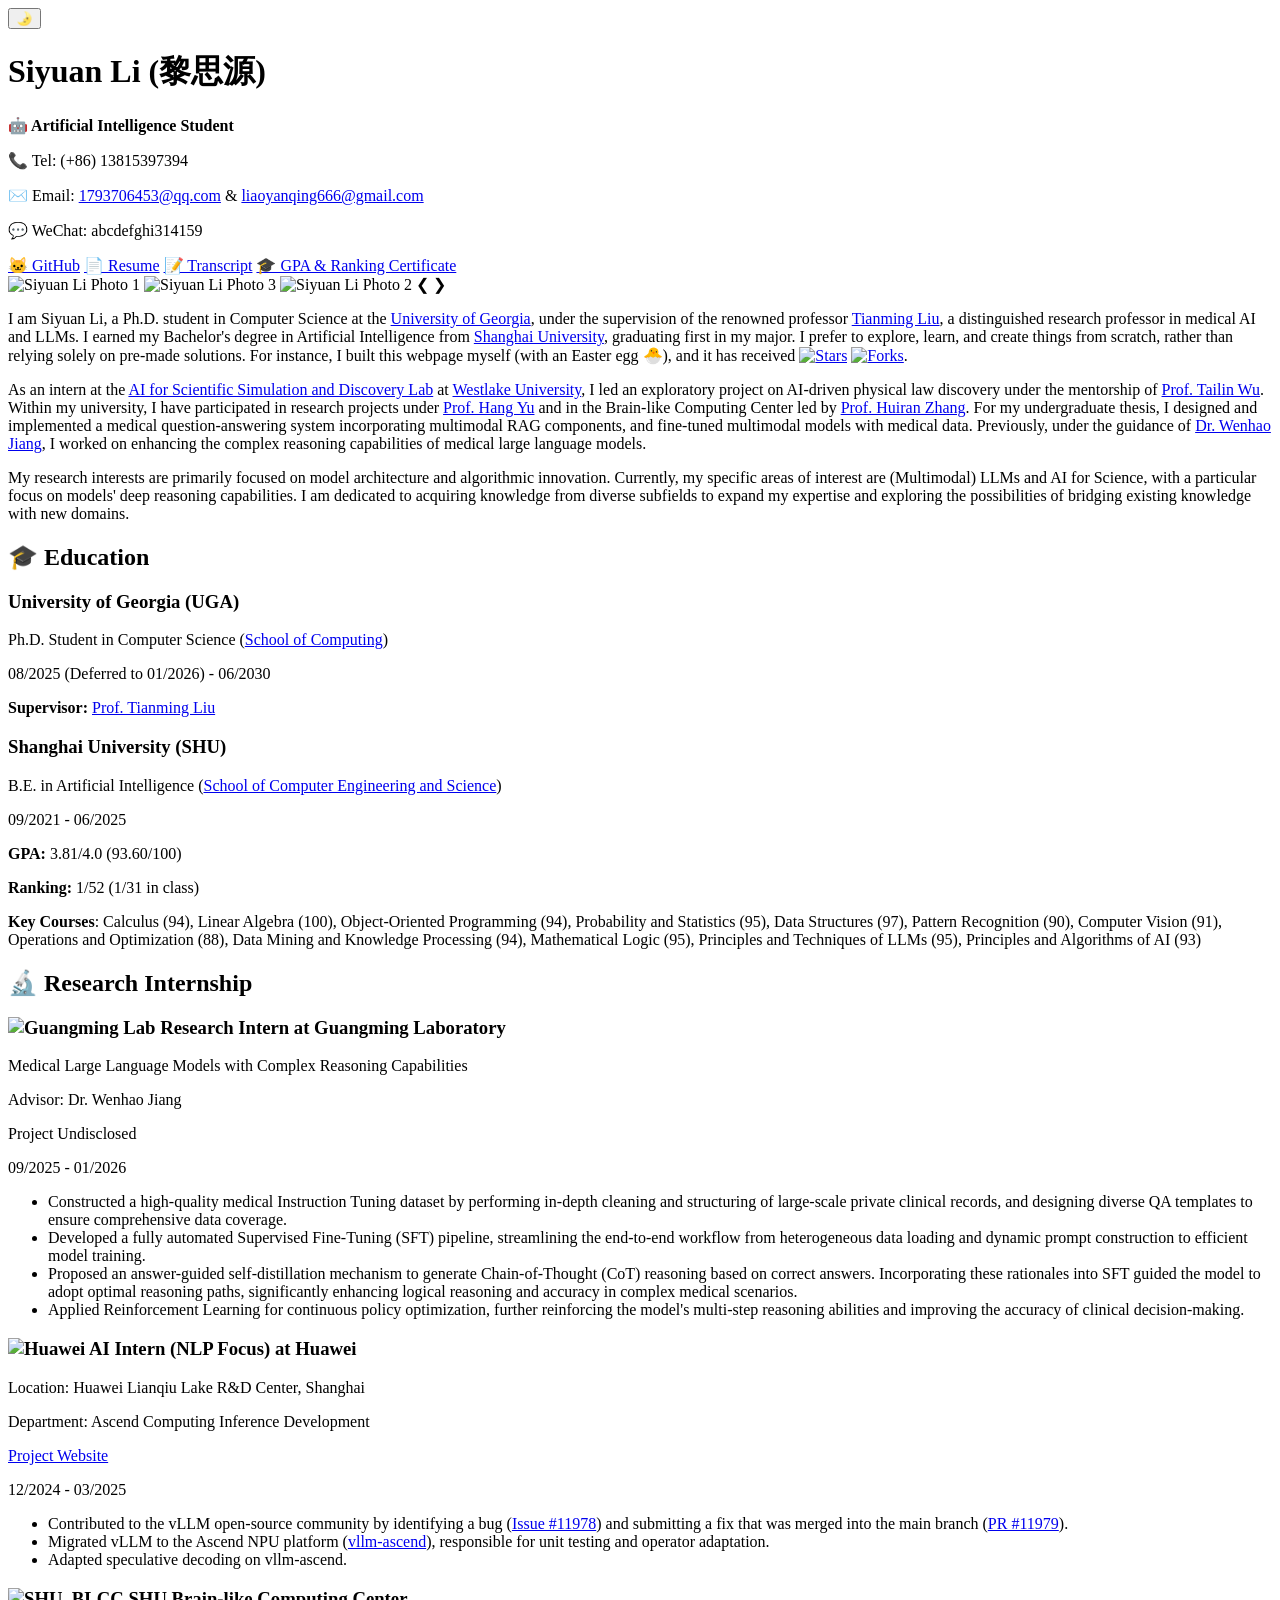
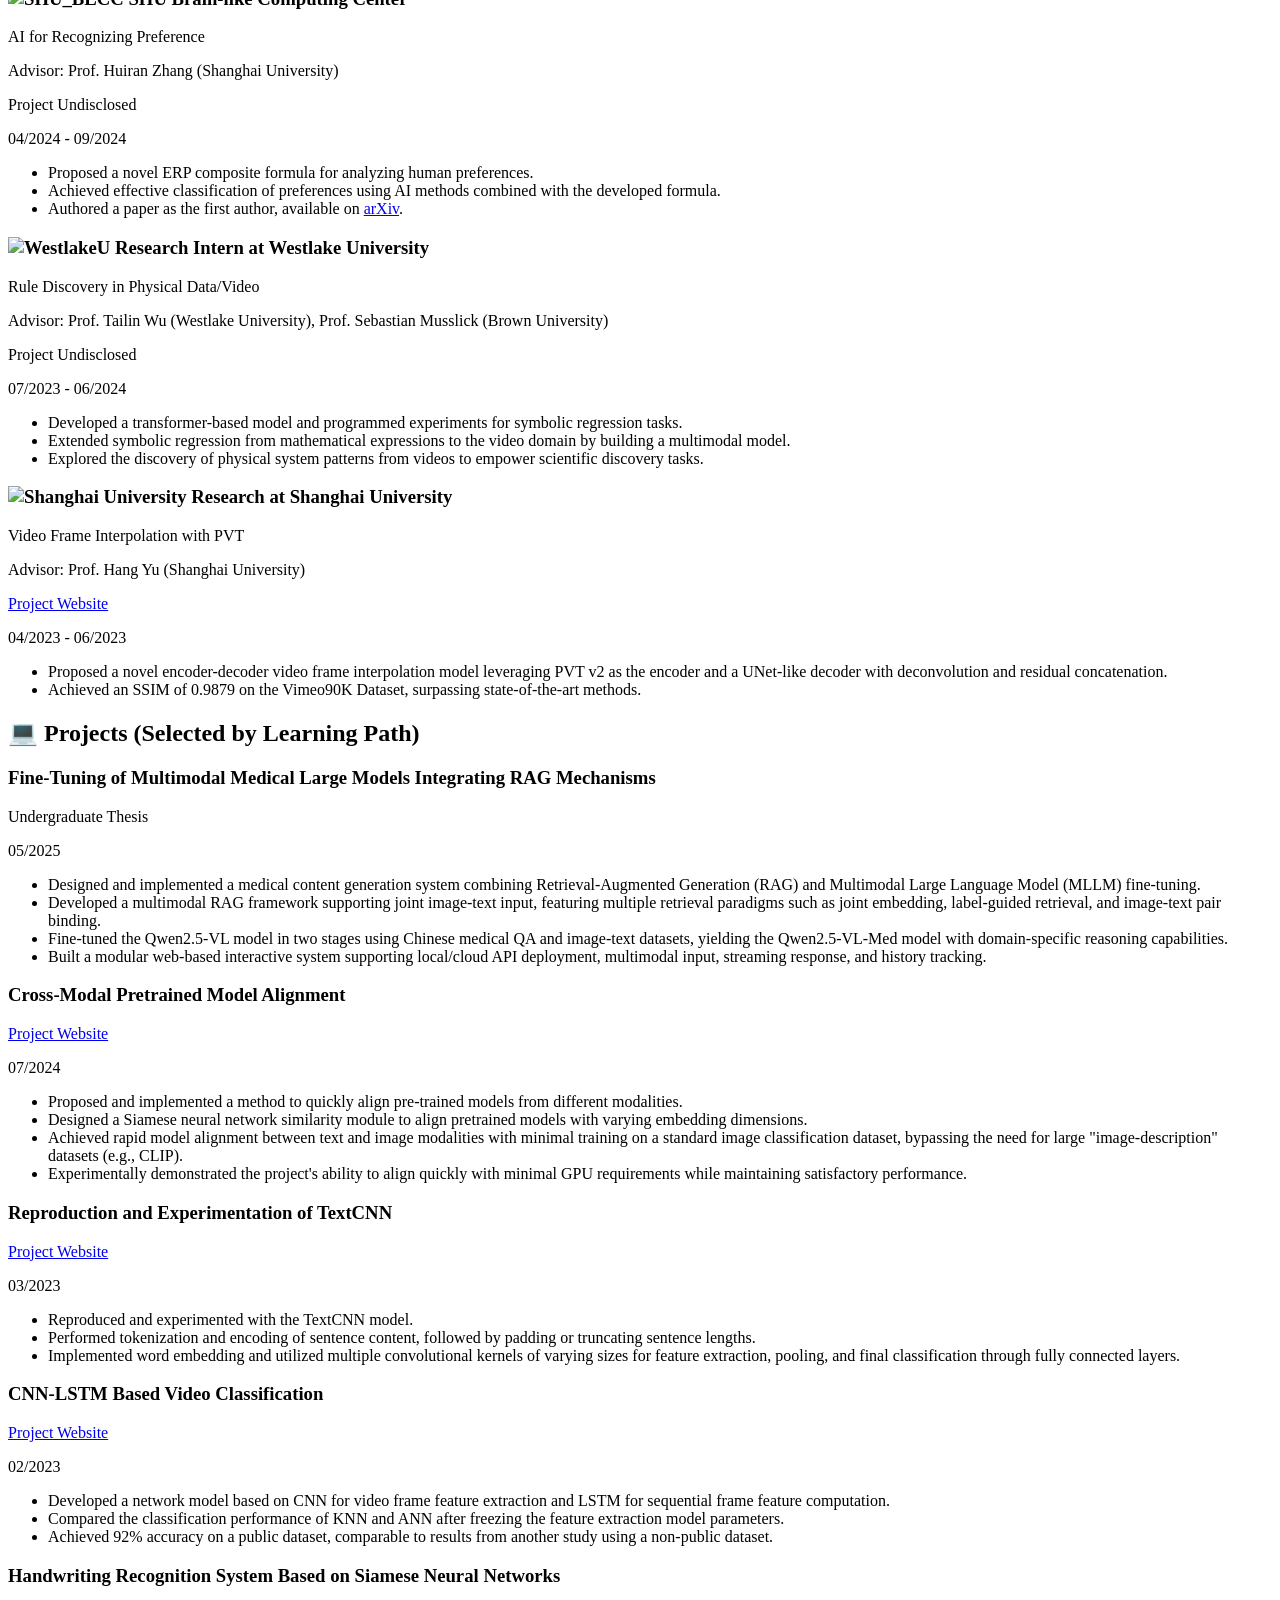
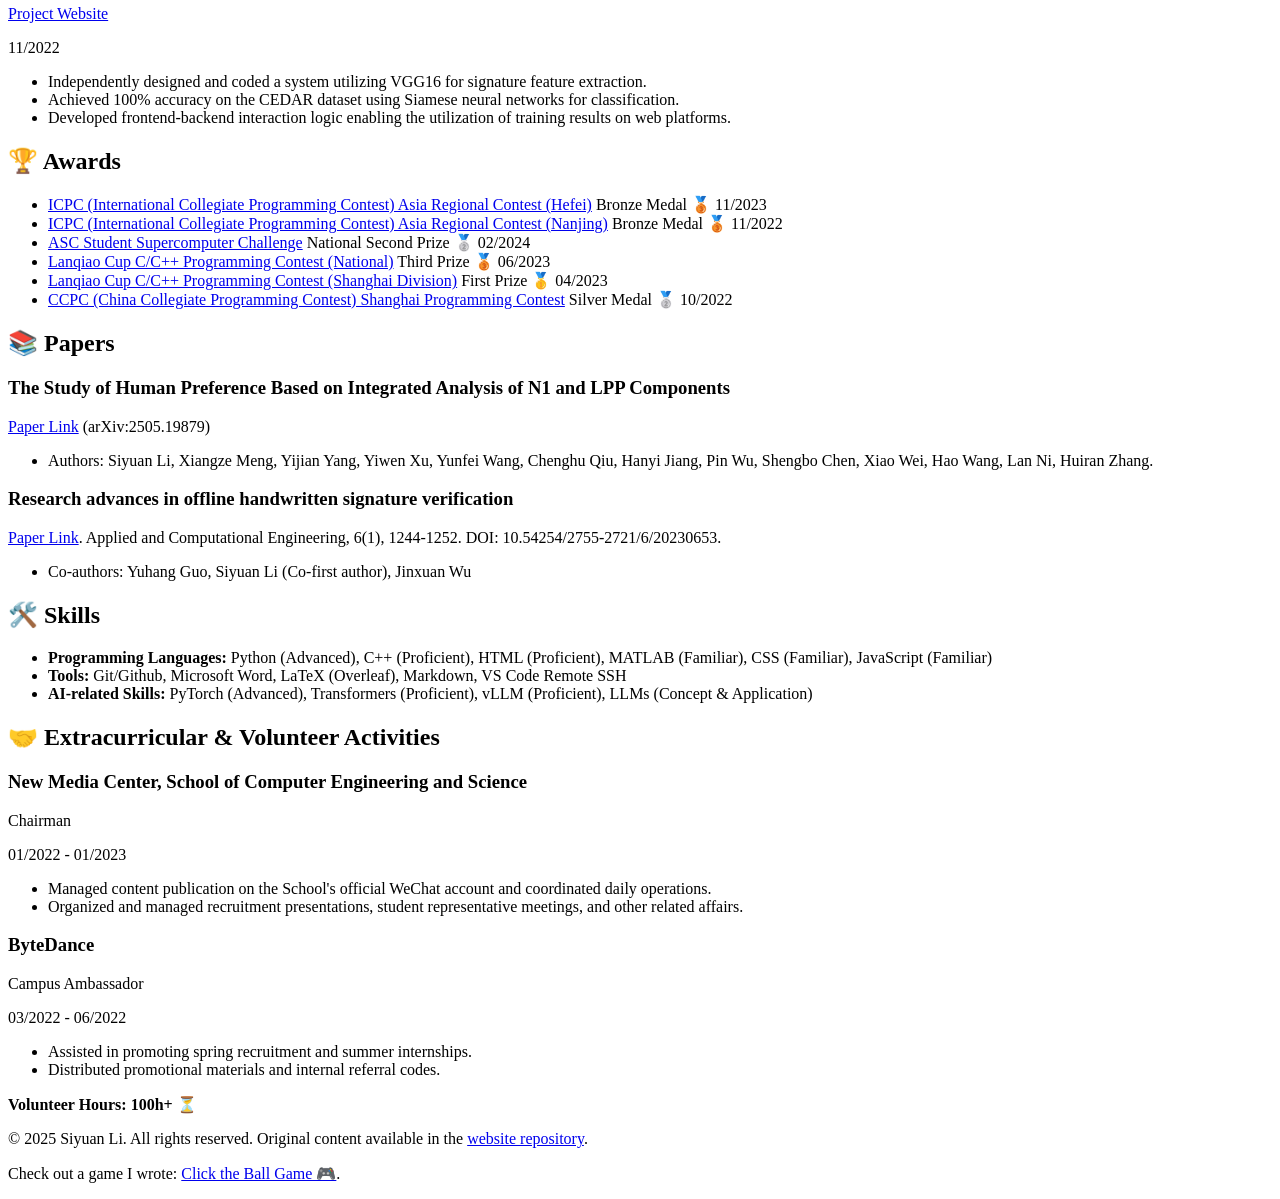
==== index.html @ 8ea996e1 "20260321 update" ====
<!DOCTYPE html>
<html lang="en">
<head>
    <meta charset="UTF-8">
    <meta name="viewport" content="width=device-width, initial-scale=1.0">
    <title>Siyuan Li (黎思源)</title>
    <link rel="stylesheet" href="styles.css">
    <link rel="preconnect" href="https://fonts.googleapis.com">
    <link href="https://fonts.googleapis.com/css2?family=Roboto:wght@300;400&family=Merriweather:wght@700&display=swap" rel="stylesheet">
    <link rel="apple-touch-icon" sizes="180x180" href="images/favicon/apple-touch-icon.png">
    <link rel="icon" type="image/png" sizes="32x32" href="images/favicon/favicon-32x32.png">
    <link rel="icon" type="image/png" sizes="16x16" href="images/favicon/favicon-16x16.png">
    <link rel="manifest" href="images/favicon/site.webmanifest">
</head>
<body>
    <header>
        <div class="container header-container">
            <button id="theme-toggle" class="theme-toggle">🌛</button>
            <div class="profile-info">
                <h1>Siyuan Li <span class="chinese-name">(黎思源)</span></h1>
                <p class="subtitle"><b>🤖 Artificial Intelligence Student</b></p>
                <p><span class="icon">📞</span> Tel: (+86) 13815397394</p>
                <p><span class="icon">✉️</span> Email: <a href="mailto:1793706453@qq.com">1793706453@qq.com</a> &amp; <a href="mailto:liaoyanqing666@gmail.com">liaoyanqing666@gmail.com</a></p>
                <p><span class="icon">💬</span> WeChat: abcdefghi314159</p>
                <div class="links">
                    <a href="https://github.com/liaoyanqing666" target="_blank" class="button">🐱 GitHub</a>
                    <a href="files/resume.pdf" target="_blank" class="button">📄 Resume</a>
                    <a href="files/undergraduate transcript.pdf" target="_blank" class="button">📝 Transcript</a>
                    <a href="files/undergraduate grade and ranking.pdf" target="_blank" class="button">🎓 GPA & Ranking Certificate</a>
                </div>
            </div>
            <div class="carousel-container">
                <img src="images/photo2.jpg" class="carousel-image active" alt="Siyuan Li Photo 1">
                <img src="images/photo4.png" class="carousel-image" alt="Siyuan Li Photo 3">
                <img src="images/photo3.jpg" class="carousel-image" alt="Siyuan Li Photo 2">
                <!-- <img src="images/photo1.jpg" class="carousel-image" alt="Siyuan Li Photo 4"> -->
                <a class="prev" onclick="changeSlide(-1)">&#10094;</a>
                <a class="next" onclick="changeSlide(1)">&#10095;</a>
            </div>
        </div>
    </header>

    <script>
        let currentSlide = 0;
        function changeSlide(direction) {
            const slides = document.querySelectorAll('.carousel-image');
            slides[currentSlide].classList.remove('active');
            currentSlide += direction;
            if (currentSlide >= slides.length) currentSlide = 0;
            if (currentSlide < 0) currentSlide = slides.length - 1;
            slides[currentSlide].classList.add('active');
        }

        document.getElementById('theme-toggle').addEventListener('click', () => {
            document.documentElement.classList.toggle('dark-theme');
            const isDark = document.documentElement.classList.contains('dark-theme');
            document.getElementById('theme-toggle').textContent = isDark ? '🌞' : '🌛';
        });
    </script>
    
    <section class="intro">
        <div class="container">
            <p>
                I am Siyuan Li, a Ph.D. student in Computer Science at the <a href="https://uga.edu" target="_blank">University of Georgia</a>, under the supervision of the renowned professor <a href="https://scholar.google.com/citations?user=92RPXm0AAAAJ" target="_blank">Tianming Liu</a>, a distinguished research professor in medical AI and LLMs. I earned my Bachelor's degree in Artificial Intelligence from <a href="https://www.shu.edu.cn/" target="_blank">Shanghai University</a>, graduating first in my major. I prefer to explore, learn, and create things from scratch, rather than relying solely on pre-made solutions. For instance, I built this webpage myself (with an Easter egg 🐣), and it has received <a href="https://github.com/liaoyanqing666/liaoyanqing666.github.io" target="_blank"><img src="https://img.shields.io/github/stars/liaoyanqing666/liaoyanqing666.github.io" alt="Stars"/></a> <a href="https://github.com/liaoyanqing666/liaoyanqing666.github.io" target="_blank"><img src="https://img.shields.io/github/forks/liaoyanqing666/liaoyanqing666.github.io" alt="Forks"/></a>.
            </p>
            <p>
                As an intern at the <a href="https://en.westlake.edu.cn/" target="_blank">AI for Scientific Simulation and Discovery Lab</a> at <a href="https://ai4s.lab.westlake.edu.cn/" target="_blank">Westlake University</a>, I led an exploratory project on AI-driven physical law discovery under the mentorship of <a href="https://tailin.org/" target="_blank">Prof. Tailin Wu</a>. Within my university, I have participated in research projects under <a href="https://yuhang.netlify.app/" target="_blank">Prof. Hang Yu</a> and in the Brain-like Computing Center led by <a href="https://www.dlcloud.info/" target="_blank">Prof. Huiran Zhang</a>. For my undergraduate thesis, I designed and implemented a medical question-answering system incorporating multimodal RAG components, and fine-tuned multimodal models with medical data. Previously, under the guidance of <a href="https://cswhjiang.github.io/" target="_blank">Dr. Wenhao Jiang</a>, I worked on enhancing the complex reasoning capabilities of medical large language models.
            </p>
            <p>
                My research interests are primarily focused on model architecture and algorithmic innovation. Currently, my specific areas of interest are (Multimodal) LLMs and AI for Science, with a particular focus on models' deep reasoning capabilities. I am dedicated to acquiring knowledge from diverse subfields to expand my expertise and exploring the possibilities of bridging existing knowledge with new domains.
            </p>
        </div>
    </section>

    <main>
        <div class="container">
            <section>
                <h2>🎓 Education</h2>
                <div class="education-item">
                    <div class="education-header">
                        <div class="details">
                            <h3>University of Georgia (UGA)</h3>
                            <p>Ph.D. Student in Computer Science (<a href="https://computing.uga.edu/">School of Computing</a>)</p>
                            <p class="date">08/2025 (Deferred to 01/2026) - 06/2030</p>
                        </div>
                        <div class="education-info">
                            <p><strong>Supervisor:</strong> <a href="https://scholar.google.com/citations?user=92RPXm0AAAAJ" target="_blank">Prof. Tianming Liu</a></p>
                        </div>
                    </div>
                </div>
                
                <div class="education-item">
                    <div class="education-header">
                        <div class="details">
                            <h3>Shanghai University (SHU)</h3>
                            <p>B.E. in Artificial Intelligence (<a href="https://cs.shu.edu.cn/">School of Computer Engineering and Science</a>)</p>
                            <p class="date">09/2021 - 06/2025</p>
                        </div>
                        <div class="education-info">
                            <p><strong>GPA:</strong> 3.81/4.0 (93.60/100)</p>
                            <p><strong>Ranking:</strong> 1/52 (1/31 in class)</p>
                        </div>
                    </div>
                    <div class="education-introduction">
                        <p><b>Key Courses</b>: Calculus (94), Linear Algebra (100), Object-Oriented Programming (94), Probability and Statistics (95), Data Structures (97), Pattern Recognition (90), Computer Vision (91), Operations and Optimization (88), Data Mining and Knowledge Processing (94), Mathematical Logic (95), Principles and Techniques of LLMs (95), Principles and Algorithms of AI (93)</p>
                    </div>
                </div>
            </section>

            <section>
                <h2>🔬 Research Internship</h2>
                <div class="experience-item">
                    <div class="details-with-logo">
                        <h3>
                            <img src="images/GML.png" alt="Guangming Lab" class="logo">
                            Research Intern at Guangming Laboratory
                        </h3>
                        <p>Medical Large Language Models with Complex Reasoning Capabilities</p>
                        <p>Advisor: Dr. Wenhao Jiang</p>
                        <p>Project Undisclosed</p>
                        <p class="date">09/2025 - 01/2026</p>
                    </div>

                    <div class="content">
                        <ul>
                            <li>Constructed a high-quality medical Instruction Tuning dataset by performing in-depth cleaning and structuring of large-scale private clinical records, and designing diverse QA templates to ensure comprehensive data coverage.</li>
                            <li>Developed a fully automated Supervised Fine-Tuning (SFT) pipeline, streamlining the end-to-end workflow from heterogeneous data loading and dynamic prompt construction to efficient model training.</li>
                            <li>Proposed an answer-guided self-distillation mechanism to generate Chain-of-Thought (CoT) reasoning based on correct answers. Incorporating these rationales into SFT guided the model to adopt optimal reasoning paths, significantly enhancing logical reasoning and accuracy in complex medical scenarios.</li>
                            <li>Applied Reinforcement Learning for continuous policy optimization, further reinforcing the model's multi-step reasoning abilities and improving the accuracy of clinical decision-making.</li>
                        </ul>
                    </div>
                </div>

                <div class="experience-item">
                    <div class="details-with-logo">
                        <h3>
                            <img src="images/Huawei.png" alt="Huawei" class="logo">
                            AI Intern (NLP Focus) at Huawei
                        </h3>
                        <p>Location: Huawei Lianqiu Lake R&D Center, Shanghai</p>
                        <p>Department: Ascend Computing Inference Development</p>
                        <p><a href="https://github.com/vllm-project/vllm-ascend">Project Website</a></p>
                        <p class="date">12/2024 - 03/2025</p>
                    </div>

                    <div class="content">
                        <ul>
                            <li>Contributed to the vLLM open-source community by identifying a bug (<a href="https://github.com/vllm-project/vllm/issues/11978">Issue #11978</a>) and submitting a fix that was merged into the main branch (<a href="https://github.com/vllm-project/vllm/pull/11979">PR #11979</a>).</li>
                            <li>Migrated vLLM to the Ascend NPU platform (<a href="https://github.com/vllm-project/vllm-ascend">vllm-ascend</a>), responsible for unit testing and operator adaptation.</li>
                            <li>Adapted speculative decoding on vllm-ascend.</li>
                        </ul>
                    </div>
                </div>

                <div class="experience-item">
                    <div class="details-with-logo">
                        <h3>
                            <img src="images/SHU_BLCC.png" alt="SHU_BLCC" class="logo">
                            SHU Brain-like Computing Center
                        </h3>
                        <p>AI for Recognizing Preference</p>
                        <p>Advisor: Prof. Huiran Zhang (Shanghai University)</p>
                        <p>Project Undisclosed</p>
                        <p class="date">04/2024 - 09/2024</p>
                    </div>

                    <div class="content">
                        <ul>
                            <li>Proposed a novel ERP composite formula for analyzing human preferences.</li>
                            <li>Achieved effective classification of preferences using AI methods combined with the developed formula.</li>
                            <li>Authored a paper as the first author, available on <a href="https://arxiv.org/abs/2505.19879">arXiv</a>.</li>
                        </ul>
                    </div>
                </div>

                <div class="experience-item">
                    <div class="details-with-logo">
                        <h3>
                            <img src="images/WestlakeU.png" alt="WestlakeU" class="logo">
                            Research Intern at Westlake University
                        </h3>
                        <p>Rule Discovery in Physical Data/Video</p>
                        <p>Advisor: Prof. Tailin Wu (Westlake University), Prof. Sebastian Musslick (Brown University)</p>
                        <p>Project Undisclosed</p>
                        <p class="date">07/2023 - 06/2024</p>
                    </div>
                    <div class="content">
                        <ul>
                            <li>Developed a transformer-based model and programmed experiments for symbolic regression tasks.</li>
                            <li>Extended symbolic regression from mathematical expressions to the video domain by building a multimodal model.</li>
                            <li>Explored the discovery of physical system patterns from videos to empower scientific discovery tasks.</li>
                        </ul>
                    </div>
                </div>

                <div class="experience-item">
                    <div class="details-with-logo">
                        <h3>
                            <img src="images/SHU.png" alt="Shanghai University" class="logo">
                            Research at Shanghai University
                        </h3>
                        <p>Video Frame Interpolation with PVT</p>
                        <p>Advisor: Prof. Hang Yu (Shanghai University)</p>
                        <p><a href="https://github.com/liaoyanqing666/PVT_v2_video_frame_interpolation">Project Website</a></p>
                        <p class="date">04/2023 - 06/2023</p>
                    </div>
                    <div class="content">
                        <ul>
                            <li>Proposed a novel encoder-decoder video frame interpolation model leveraging PVT v2 as the encoder and a UNet-like decoder with deconvolution and residual concatenation.</li>
                            <li>Achieved an SSIM of 0.9879 on the Vimeo90K Dataset, surpassing state-of-the-art methods.</li>
                        </ul>
                    </div>
                </div>
            </section>

            <section>
                <h2>💻 Projects (Selected by Learning Path)</h2>
                <div class="project-item">
                    <div class="details">
                        <h3>Fine-Tuning of Multimodal Medical Large Models Integrating RAG Mechanisms</h3>
                        <p>Undergraduate Thesis</p>
                        <p class="date">05/2025</p>
                    </div>
                    <div class="content">
                        <ul>
                            <li>Designed and implemented a medical content generation system combining Retrieval-Augmented Generation (RAG) and Multimodal Large Language Model (MLLM) fine-tuning.</li>
                            <li>Developed a multimodal RAG framework supporting joint image-text input, featuring multiple retrieval paradigms such as joint embedding, label-guided retrieval, and image-text pair binding.</li>
                            <li>Fine-tuned the Qwen2.5-VL model in two stages using Chinese medical QA and image-text datasets, yielding the Qwen2.5-VL-Med model with domain-specific reasoning capabilities.</li>
                            <li>Built a modular web-based interactive system supporting local/cloud API deployment, multimodal input, streaming response, and history tracking.</li>
                        </ul>
                    </div>
                </div>

                <div class="project-item">
                    <div class="details">
                        <h3>Cross-Modal Pretrained Model Alignment</h3>
                        <p><a href="https://github.com/liaoyanqing666/Pretrained_Model_Alignment">Project Website</a></p>
                        <p class="date">07/2024</p>
                    </div>
                    <div class="content">
                        <ul>
                            <li>Proposed and implemented a method to quickly align pre-trained models from different modalities.</li>
                            <li>Designed a Siamese neural network similarity module to align pretrained models with varying embedding dimensions.</li>
                            <li>Achieved rapid model alignment between text and image modalities with minimal training on a standard image classification dataset, bypassing the need for large "image-description" datasets (e.g., CLIP).</li>
                            <li>Experimentally demonstrated the project's ability to align quickly with minimal GPU requirements while maintaining satisfactory performance.</li>
                        </ul>
                    </div>
                </div>
                
                <div class="project-item">
                    <div class="details">
                        <h3>Reproduction and Experimentation of TextCNN</h3>
                        <p><a href="https://github.com/liaoyanqing666/TextCNN-Chinese-text-data-mining-">Project Website</a></p>
                        <p class="date">03/2023</p>
                    </div>
                    <div class="content">
                        <ul>
                            <li>Reproduced and experimented with the TextCNN model.</li>
                            <li>Performed tokenization and encoding of sentence content, followed by padding or truncating sentence lengths.</li>
                            <li>Implemented word embedding and utilized multiple convolutional kernels of varying sizes for feature extraction, pooling, and final classification through fully connected layers.</li>
                        </ul>
                    </div>
                </div>

                <div class="project-item">
                    <div class="details">
                        <h3>CNN-LSTM Based Video Classification</h3>
                        <p><a href="https://github.com/liaoyanqing666/CNN_LSTM_video_classification">Project Website</a></p>
                        <p class="date">02/2023</p>
                    </div>
                    <div class="content">
                        <ul>
                            <li>Developed a network model based on CNN for video frame feature extraction and LSTM for sequential frame feature computation.</li>
                            <li>Compared the classification performance of KNN and ANN after freezing the feature extraction model parameters.</li>
                            <li>Achieved 92% accuracy on a public dataset, comparable to results from another study using a non-public dataset.</li>
                        </ul>
                    </div>
                </div>

                <div class="project-item">
                    <div class="details">
                        <h3>Handwriting Recognition System Based on Siamese Neural Networks</h3>
                        <p><a href="https://github.com/liaoyanqing666/siamese_neural_network_OfHSV">Project Website</a></p>
                        <p class="date">11/2022</p>
                    </div>
                    <div class="content">
                        <ul>
                            <li>Independently designed and coded a system utilizing VGG16 for signature feature extraction.</li>
                            <li>Achieved 100% accuracy on the CEDAR dataset using Siamese neural networks for classification.</li>
                            <li>Developed frontend-backend interaction logic enabling the utilization of training results on web platforms.</li>
                        </ul>
                    </div>
                </div>
            </section>

            <section>
                <h2>🏆 Awards</h2>
                <ul class="awards-list">
                    <li><a href="https://icpc.global/" target="_blank">ICPC (International Collegiate Programming Contest) Asia Regional Contest (Hefei)</a> Bronze Medal 🥉 <span class="date">11/2023</span></li>
                    <li><a href="https://icpc.global/" target="_blank">ICPC (International Collegiate Programming Contest) Asia Regional Contest (Nanjing)</a> Bronze Medal 🥉 <span class="date">11/2022</span></li>
                    <li><a href="http://www.asc-events.org/" target="_blank">ASC Student Supercomputer Challenge</a> National Second Prize 🥈 <span class="date">02/2024</span></li>
                    <li><a href="https://dasai.lanqiao.cn/" target="_blank">Lanqiao Cup C/C++ Programming Contest (National)</a> Third Prize 🥉 <span class="date">06/2023</span></li>
                    <li><a href="https://dasai.lanqiao.cn/" target="_blank">Lanqiao Cup C/C++ Programming Contest (Shanghai Division)</a> First Prize 🥇 <span class="date">04/2023</span></li>
                    <li><a href="https://ccpc.io/" target="_blank">CCPC (China Collegiate Programming Contest) Shanghai Programming Contest</a> Silver Medal 🥈 <span class="date">10/2022</span></li>
                </ul>
            </section>

            <section>
                <h2>📚 Papers</h2>
                <div class="papers-item">
                    <div class="details">
                        <h3>The Study of Human Preference Based on Integrated Analysis of N1 and LPP Components</h3>
                        <p><a href="https://arxiv.org/abs/2505.19879">Paper Link</a> (arXiv:2505.19879)</p>
                    </div>
                    <div class="content">
                        <ul>
                            <li>Authors: Siyuan Li, Xiangze Meng, Yijian Yang, Yiwen Xu, Yunfei Wang, Chenghu Qiu, Hanyi Jiang, Pin Wu, Shengbo Chen, Xiao Wei, Hao Wang, Lan Ni, Huiran Zhang.</li>
                        </ul>
                    </div>
                </div>

                <div class="papers-item">
                    <div class="details">
                        <h3>Research advances in offline handwritten signature verification</h3>
                        <p><a href="https://www.ewadirect.com/proceedings/ace/article/view/4365">Paper Link</a>. Applied and Computational Engineering, 6(1), 1244-1252. DOI: 10.54254/2755-2721/6/20230653.</p>
                    </div>
                    <div class="content">
                        <ul>
                            <li>Co-authors: Yuhang Guo, Siyuan Li (Co-first author), Jinxuan Wu</li>
                        </ul>
                    </div>
                </div>
            </section>

            <section>
                <h2>🛠️ Skills</h2>
                <ul class="skills-list">
                    <li><strong>Programming Languages:</strong> Python (Advanced), C++ (Proficient), HTML (Proficient), MATLAB (Familiar), CSS (Familiar), JavaScript (Familiar)</li>
                    <li><strong>Tools:</strong> Git/Github, Microsoft Word, LaTeX (Overleaf), Markdown, VS Code Remote SSH</li>
                    <li><strong>AI-related Skills:</strong> PyTorch (Advanced), Transformers (Proficient), vLLM (Proficient), LLMs (Concept & Application)</li>
                </ul>
            </section>

            <section>
                <h2>🤝 Extracurricular & Volunteer Activities</h2>
                <div class="activity-item">
                    <div class="details">
                        <h3>New Media Center, School of Computer Engineering and Science</h3>
                        <p>Chairman</p>
                        <p class="date">01/2022 - 01/2023</p>
                    </div>
                    <div class="content">
                        <ul>
                            <li>Managed content publication on the School's official WeChat account and coordinated daily operations.</li>
                            <li>Organized and managed recruitment presentations, student representative meetings, and other related affairs.</li>
                        </ul>
                    </div>
                </div>

                <div class="activity-item">
                    <div class="details">
                        <h3>ByteDance</h3>
                        <p>Campus Ambassador</p>
                        <p class="date">03/2022 - 06/2022</p>
                    </div>
                    <div class="content">
                        <ul>
                            <li>Assisted in promoting spring recruitment and summer internships.</li>
                            <li>Distributed promotional materials and internal referral codes.</li>
                        </ul>
                    </div>
                </div>
                <div class="activity-item">
                    <b>Volunteer Hours: 100h+ ⏳</b>
                </div>
            </section>
        </div>
    </main>

    <footer>
        <div class="container">
            <p>&copy; 2025 Siyuan Li. All rights reserved. Original content available in the <a href="https://github.com/liaoyanqing666/liaoyanqing666.github.io" target="_blank">website repository</a>.</p>
            <p>Check out a game I wrote: <a href="game.html">Click the Ball Game 🎮</a>.</p>
        </div>
    </footer>

    <script src="https://www.gstatic.com/firebasejs/8.10.0/firebase-app.js"></script>
    <script src="https://www.gstatic.com/firebasejs/8.10.0/firebase-firestore.js"></script>
    <script src="track-visitors.js"></script>
</body>
</html>
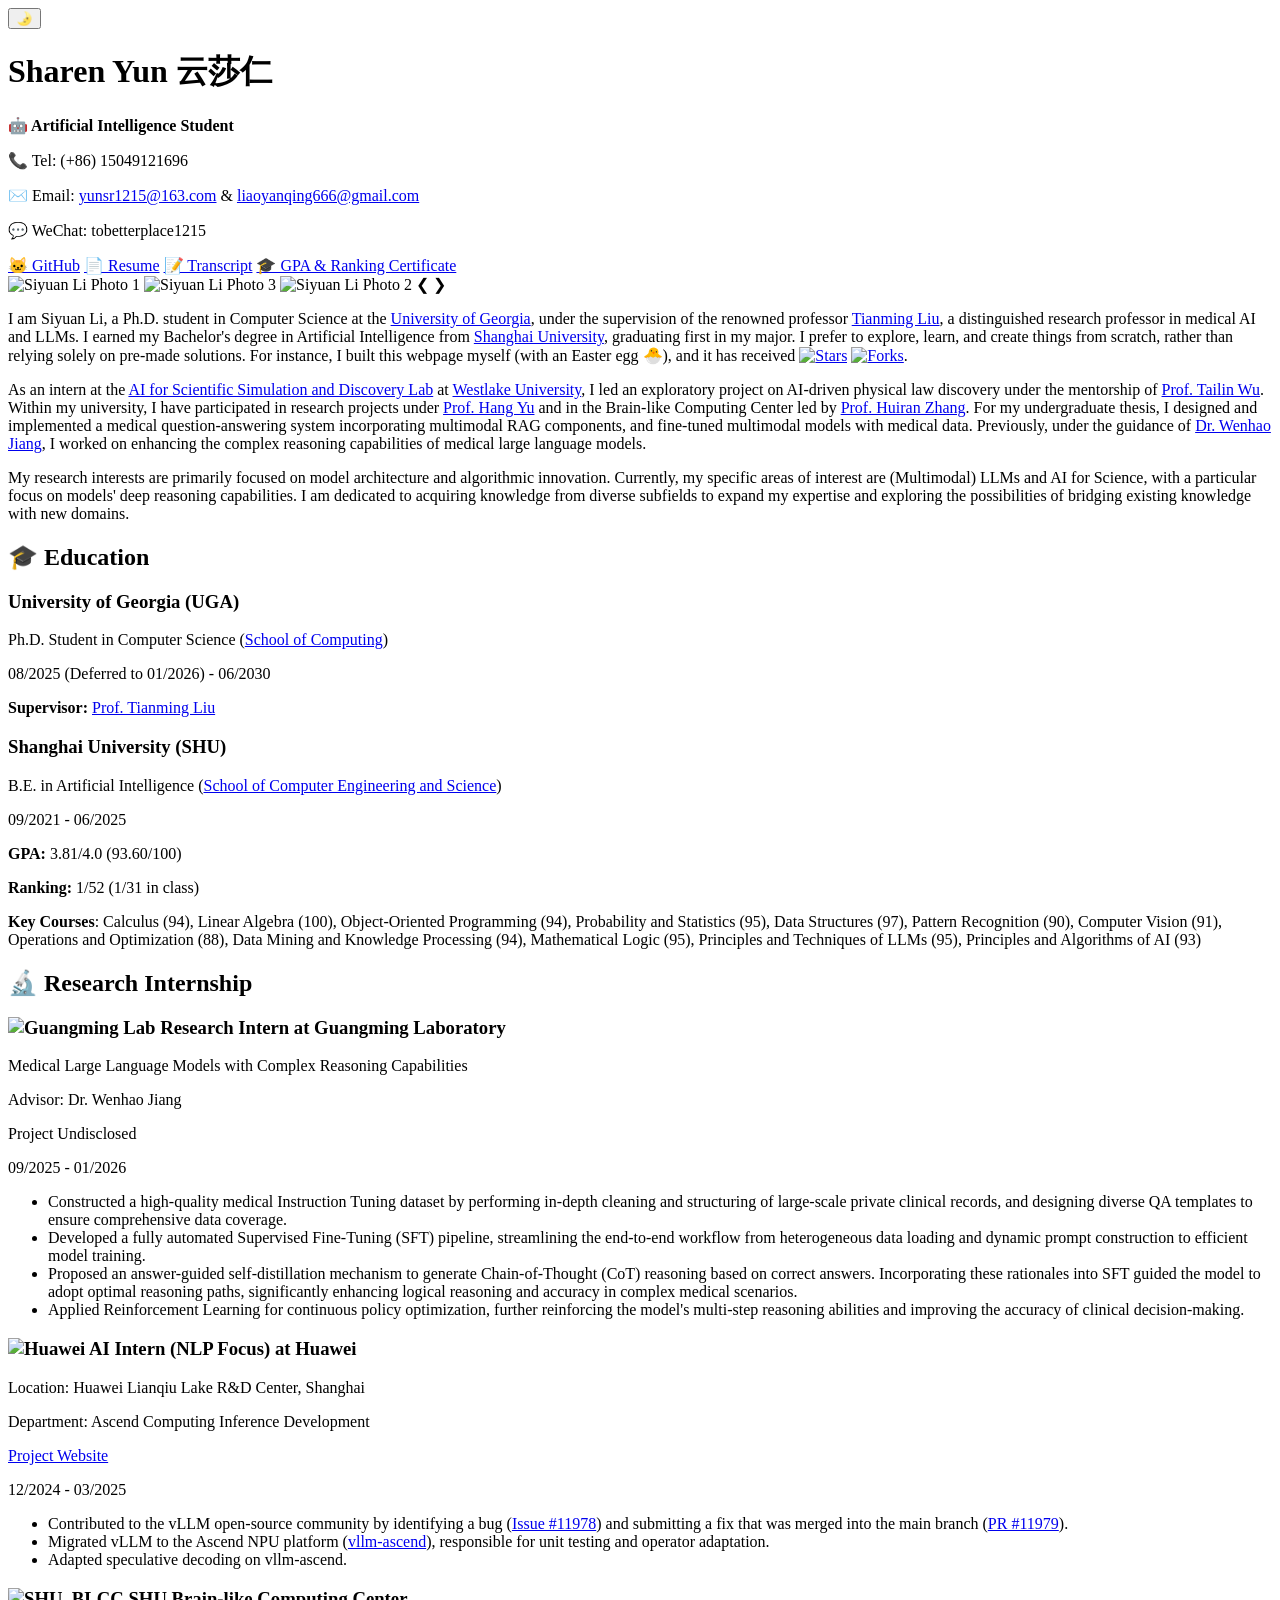
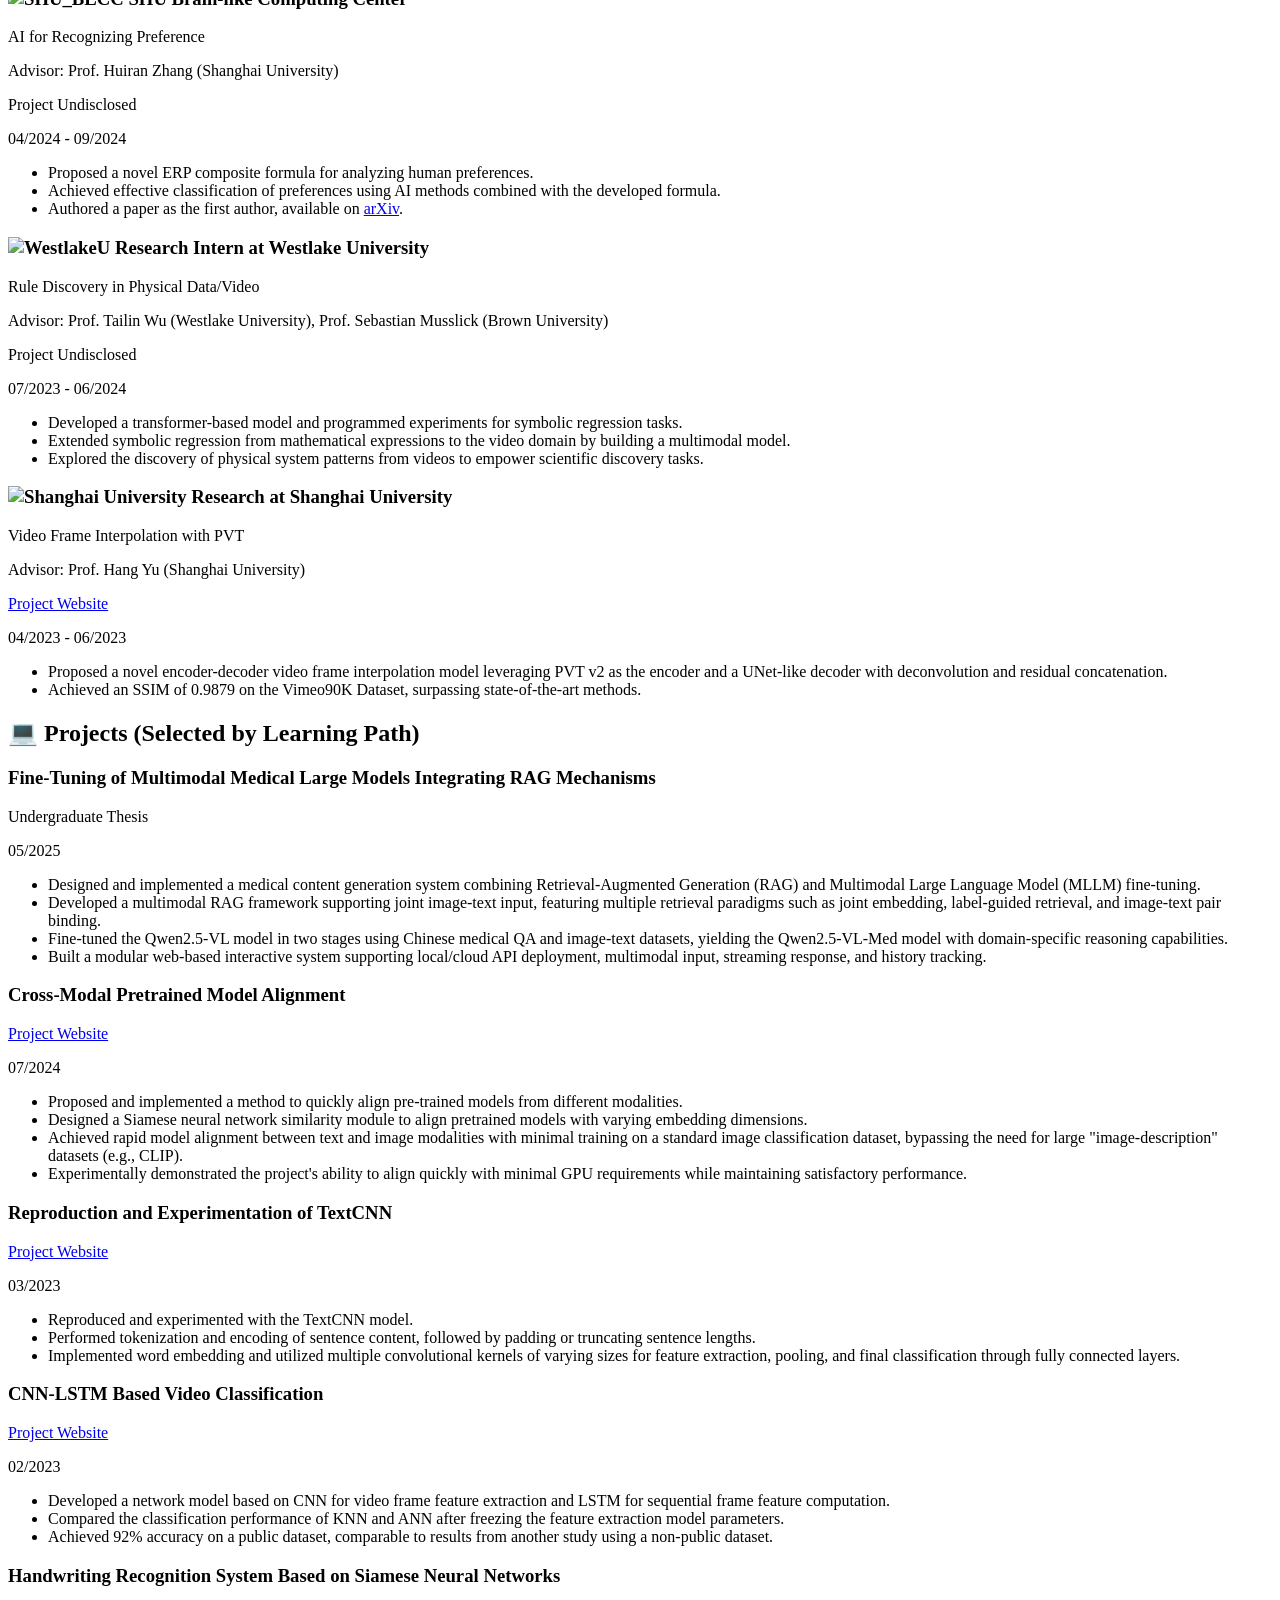
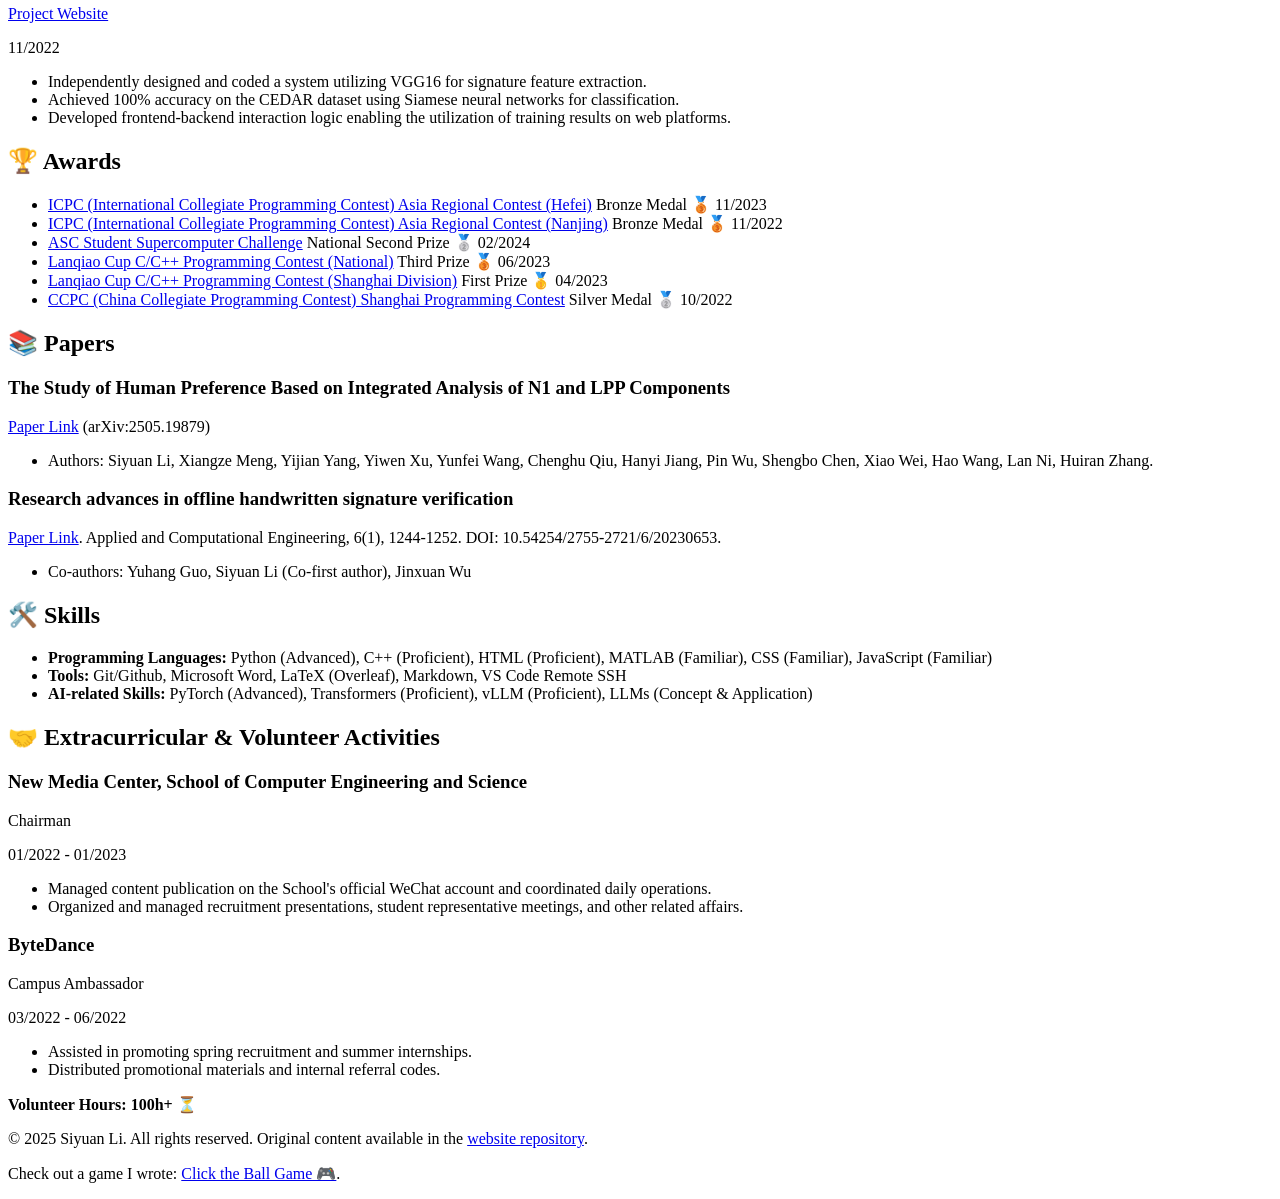
==== commit e360d369: "Update personal information in index.html" ====
--- a/index.html
+++ b/index.html
@@ -3,7 +3,7 @@
 <head>
     <meta charset="UTF-8">
     <meta name="viewport" content="width=device-width, initial-scale=1.0">
-    <title>Siyuan Li (黎思源)</title>
+    <title>Sharen Yun</title>
     <link rel="stylesheet" href="styles.css">
     <link rel="preconnect" href="https://fonts.googleapis.com">
     <link href="https://fonts.googleapis.com/css2?family=Roboto:wght@300;400&family=Merriweather:wght@700&display=swap" rel="stylesheet">
@@ -17,11 +17,11 @@
         <div class="container header-container">
             <button id="theme-toggle" class="theme-toggle">🌛</button>
             <div class="profile-info">
-                <h1>Siyuan Li <span class="chinese-name">(黎思源)</span></h1>
+                <h1>Sharen Yun <span class="chinese-name">云莎仁</span></h1>
                 <p class="subtitle"><b>🤖 Artificial Intelligence Student</b></p>
-                <p><span class="icon">📞</span> Tel: (+86) 13815397394</p>
-                <p><span class="icon">✉️</span> Email: <a href="mailto:1793706453@qq.com">1793706453@qq.com</a> &amp; <a href="mailto:liaoyanqing666@gmail.com">liaoyanqing666@gmail.com</a></p>
-                <p><span class="icon">💬</span> WeChat: abcdefghi314159</p>
+                <p><span class="icon">📞</span> Tel: (+86) 15049121696</p>
+                <p><span class="icon">✉️</span> Email: <a href="mailto:yunsr1215@163.com">yunsr1215@163.com</a> &amp; <a href="mailto:liaoyanqing666@gmail.com">liaoyanqing666@gmail.com</a></p>
+                <p><span class="icon">💬</span> WeChat: tobetterplace1215</p>
                 <div class="links">
                     <a href="https://github.com/liaoyanqing666" target="_blank" class="button">🐱 GitHub</a>
                     <a href="files/resume.pdf" target="_blank" class="button">📄 Resume</a>
@@ -388,4 +388,4 @@
     <script src="https://www.gstatic.com/firebasejs/8.10.0/firebase-firestore.js"></script>
     <script src="track-visitors.js"></script>
 </body>
-</html>+</html>
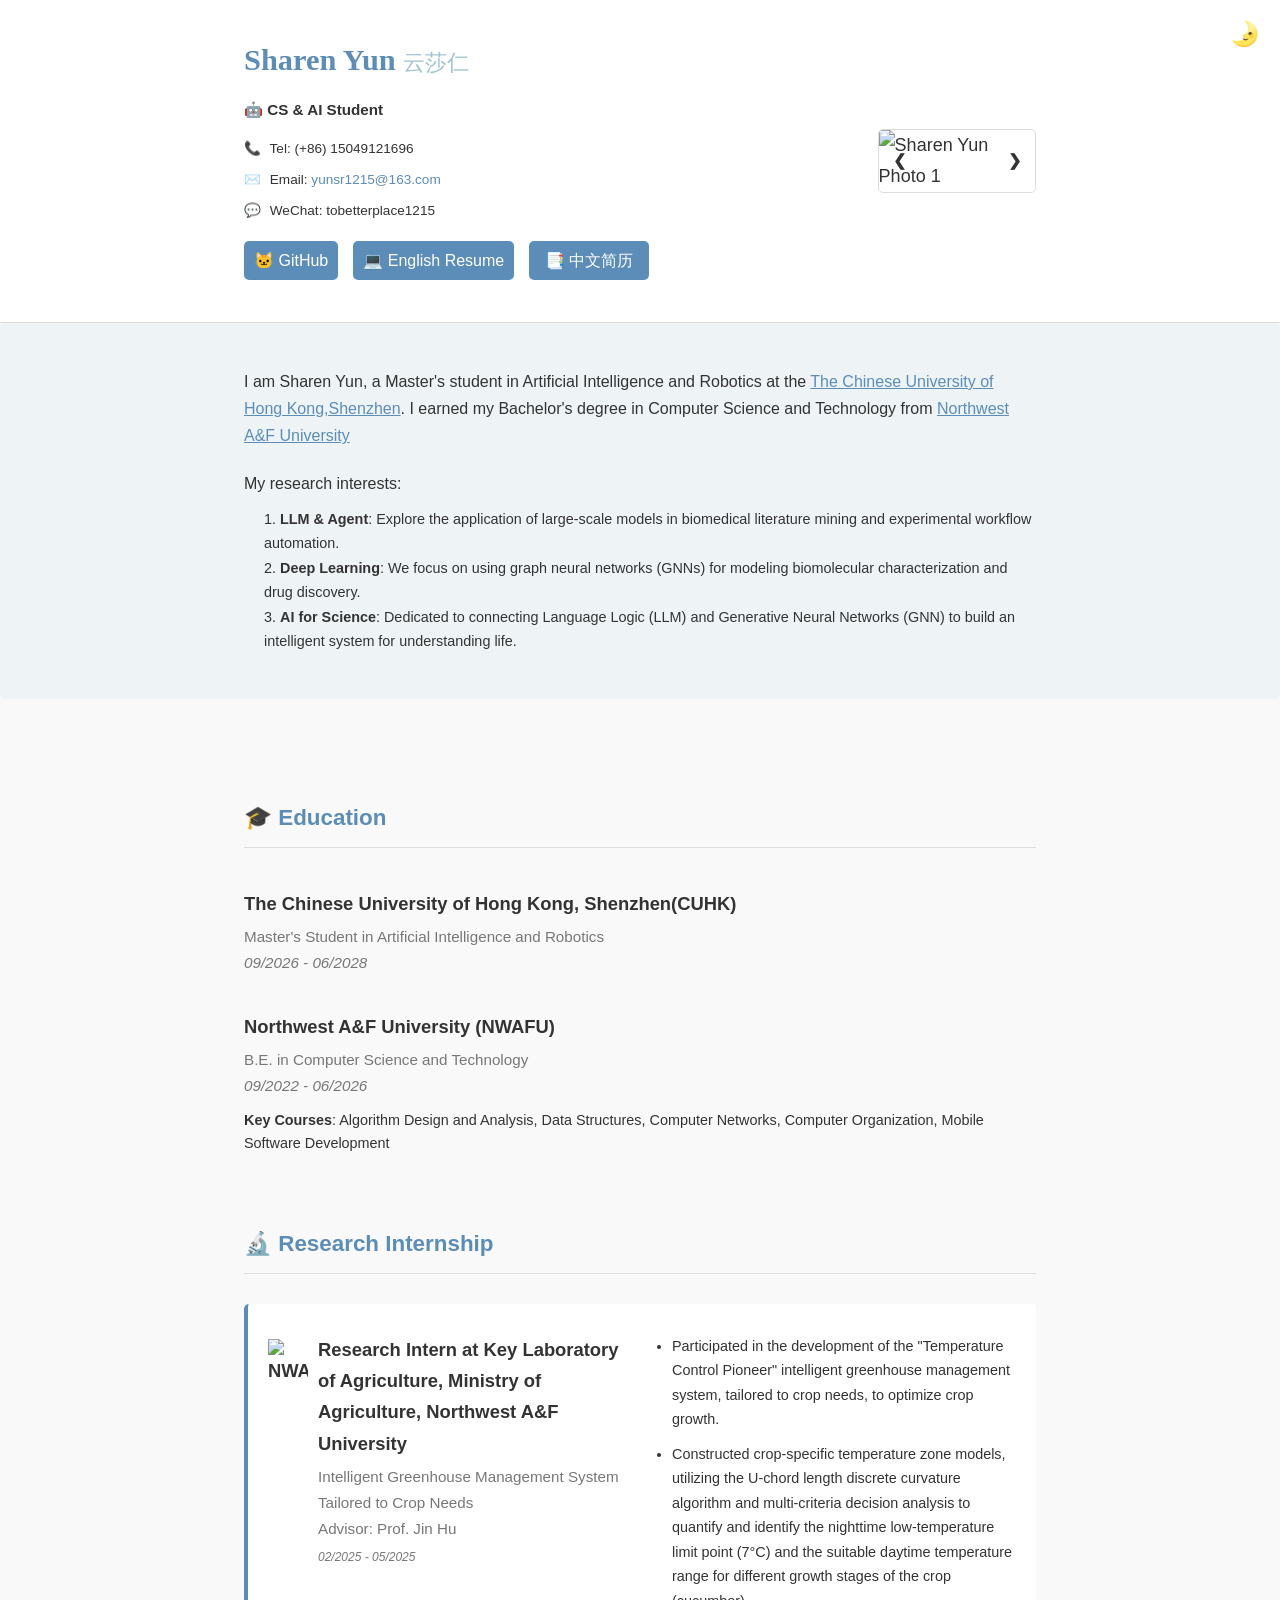
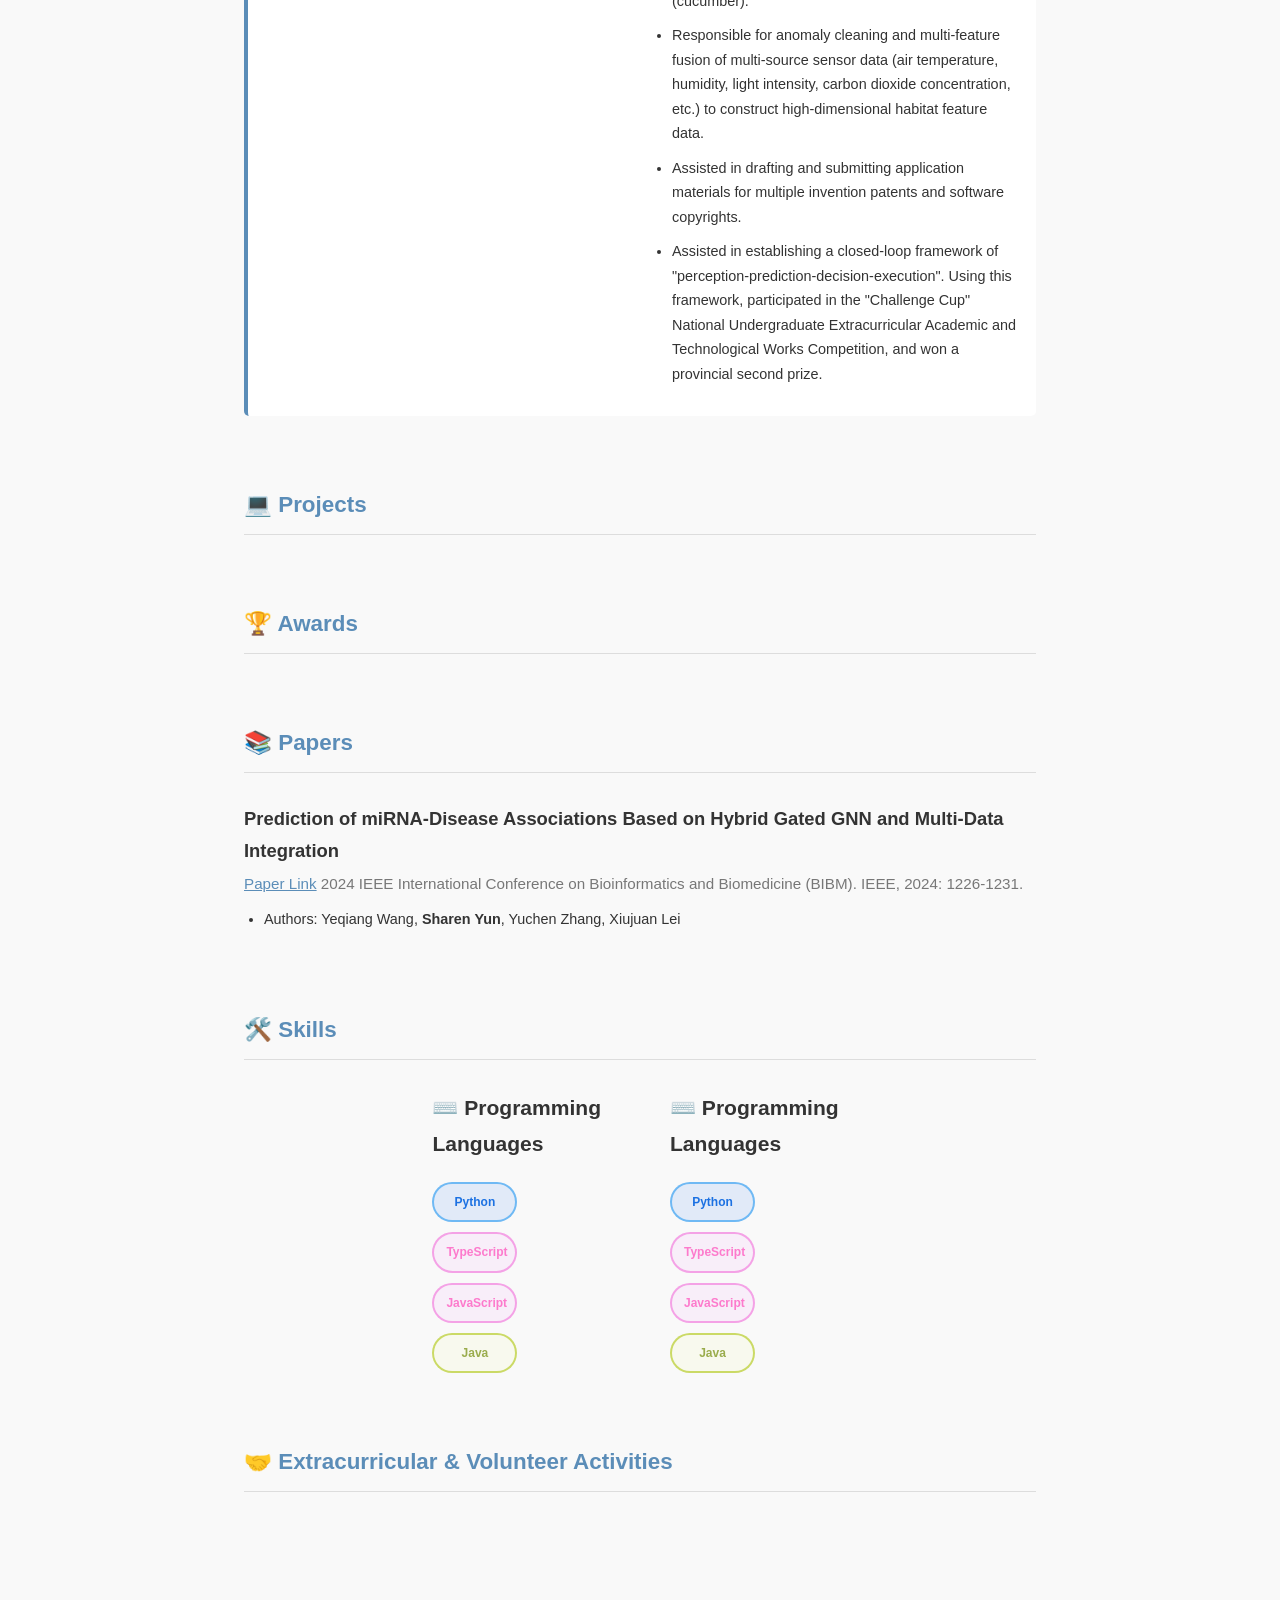
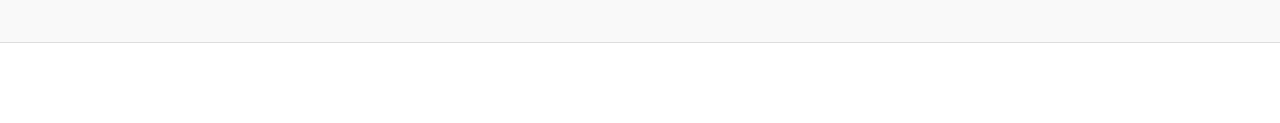
==== commit 4aad06b8: "Add files via upload" ====
--- a/index.html
+++ b/index.html
@@ -1,391 +1,433 @@
-<!DOCTYPE html>
-<html lang="en">
-<head>
-    <meta charset="UTF-8">
-    <meta name="viewport" content="width=device-width, initial-scale=1.0">
-    <title>Sharen Yun</title>
-    <link rel="stylesheet" href="styles.css">
-    <link rel="preconnect" href="https://fonts.googleapis.com">
-    <link href="https://fonts.googleapis.com/css2?family=Roboto:wght@300;400&family=Merriweather:wght@700&display=swap" rel="stylesheet">
-    <link rel="apple-touch-icon" sizes="180x180" href="images/favicon/apple-touch-icon.png">
-    <link rel="icon" type="image/png" sizes="32x32" href="images/favicon/favicon-32x32.png">
-    <link rel="icon" type="image/png" sizes="16x16" href="images/favicon/favicon-16x16.png">
-    <link rel="manifest" href="images/favicon/site.webmanifest">
-</head>
-<body>
-    <header>
-        <div class="container header-container">
-            <button id="theme-toggle" class="theme-toggle">🌛</button>
-            <div class="profile-info">
-                <h1>Sharen Yun <span class="chinese-name">云莎仁</span></h1>
-                <p class="subtitle"><b>🤖 Artificial Intelligence Student</b></p>
-                <p><span class="icon">📞</span> Tel: (+86) 15049121696</p>
-                <p><span class="icon">✉️</span> Email: <a href="mailto:yunsr1215@163.com">yunsr1215@163.com</a> &amp; <a href="mailto:liaoyanqing666@gmail.com">liaoyanqing666@gmail.com</a></p>
-                <p><span class="icon">💬</span> WeChat: tobetterplace1215</p>
-                <div class="links">
-                    <a href="https://github.com/liaoyanqing666" target="_blank" class="button">🐱 GitHub</a>
-                    <a href="files/resume.pdf" target="_blank" class="button">📄 Resume</a>
-                    <a href="files/undergraduate transcript.pdf" target="_blank" class="button">📝 Transcript</a>
-                    <a href="files/undergraduate grade and ranking.pdf" target="_blank" class="button">🎓 GPA & Ranking Certificate</a>
-                </div>
-            </div>
-            <div class="carousel-container">
-                <img src="images/photo2.jpg" class="carousel-image active" alt="Siyuan Li Photo 1">
-                <img src="images/photo4.png" class="carousel-image" alt="Siyuan Li Photo 3">
-                <img src="images/photo3.jpg" class="carousel-image" alt="Siyuan Li Photo 2">
-                <!-- <img src="images/photo1.jpg" class="carousel-image" alt="Siyuan Li Photo 4"> -->
-                <a class="prev" onclick="changeSlide(-1)">&#10094;</a>
-                <a class="next" onclick="changeSlide(1)">&#10095;</a>
-            </div>
-        </div>
-    </header>
-
-    <script>
-        let currentSlide = 0;
-        function changeSlide(direction) {
-            const slides = document.querySelectorAll('.carousel-image');
-            slides[currentSlide].classList.remove('active');
-            currentSlide += direction;
-            if (currentSlide >= slides.length) currentSlide = 0;
-            if (currentSlide < 0) currentSlide = slides.length - 1;
-            slides[currentSlide].classList.add('active');
-        }
-
-        document.getElementById('theme-toggle').addEventListener('click', () => {
-            document.documentElement.classList.toggle('dark-theme');
-            const isDark = document.documentElement.classList.contains('dark-theme');
-            document.getElementById('theme-toggle').textContent = isDark ? '🌞' : '🌛';
-        });
-    </script>
-    
-    <section class="intro">
-        <div class="container">
-            <p>
-                I am Siyuan Li, a Ph.D. student in Computer Science at the <a href="https://uga.edu" target="_blank">University of Georgia</a>, under the supervision of the renowned professor <a href="https://scholar.google.com/citations?user=92RPXm0AAAAJ" target="_blank">Tianming Liu</a>, a distinguished research professor in medical AI and LLMs. I earned my Bachelor's degree in Artificial Intelligence from <a href="https://www.shu.edu.cn/" target="_blank">Shanghai University</a>, graduating first in my major. I prefer to explore, learn, and create things from scratch, rather than relying solely on pre-made solutions. For instance, I built this webpage myself (with an Easter egg 🐣), and it has received <a href="https://github.com/liaoyanqing666/liaoyanqing666.github.io" target="_blank"><img src="https://img.shields.io/github/stars/liaoyanqing666/liaoyanqing666.github.io" alt="Stars"/></a> <a href="https://github.com/liaoyanqing666/liaoyanqing666.github.io" target="_blank"><img src="https://img.shields.io/github/forks/liaoyanqing666/liaoyanqing666.github.io" alt="Forks"/></a>.
-            </p>
-            <p>
-                As an intern at the <a href="https://en.westlake.edu.cn/" target="_blank">AI for Scientific Simulation and Discovery Lab</a> at <a href="https://ai4s.lab.westlake.edu.cn/" target="_blank">Westlake University</a>, I led an exploratory project on AI-driven physical law discovery under the mentorship of <a href="https://tailin.org/" target="_blank">Prof. Tailin Wu</a>. Within my university, I have participated in research projects under <a href="https://yuhang.netlify.app/" target="_blank">Prof. Hang Yu</a> and in the Brain-like Computing Center led by <a href="https://www.dlcloud.info/" target="_blank">Prof. Huiran Zhang</a>. For my undergraduate thesis, I designed and implemented a medical question-answering system incorporating multimodal RAG components, and fine-tuned multimodal models with medical data. Previously, under the guidance of <a href="https://cswhjiang.github.io/" target="_blank">Dr. Wenhao Jiang</a>, I worked on enhancing the complex reasoning capabilities of medical large language models.
-            </p>
-            <p>
-                My research interests are primarily focused on model architecture and algorithmic innovation. Currently, my specific areas of interest are (Multimodal) LLMs and AI for Science, with a particular focus on models' deep reasoning capabilities. I am dedicated to acquiring knowledge from diverse subfields to expand my expertise and exploring the possibilities of bridging existing knowledge with new domains.
-            </p>
-        </div>
-    </section>
-
-    <main>
-        <div class="container">
-            <section>
-                <h2>🎓 Education</h2>
-                <div class="education-item">
-                    <div class="education-header">
-                        <div class="details">
-                            <h3>University of Georgia (UGA)</h3>
-                            <p>Ph.D. Student in Computer Science (<a href="https://computing.uga.edu/">School of Computing</a>)</p>
-                            <p class="date">08/2025 (Deferred to 01/2026) - 06/2030</p>
-                        </div>
-                        <div class="education-info">
-                            <p><strong>Supervisor:</strong> <a href="https://scholar.google.com/citations?user=92RPXm0AAAAJ" target="_blank">Prof. Tianming Liu</a></p>
-                        </div>
-                    </div>
-                </div>
-                
-                <div class="education-item">
-                    <div class="education-header">
-                        <div class="details">
-                            <h3>Shanghai University (SHU)</h3>
-                            <p>B.E. in Artificial Intelligence (<a href="https://cs.shu.edu.cn/">School of Computer Engineering and Science</a>)</p>
-                            <p class="date">09/2021 - 06/2025</p>
-                        </div>
-                        <div class="education-info">
-                            <p><strong>GPA:</strong> 3.81/4.0 (93.60/100)</p>
-                            <p><strong>Ranking:</strong> 1/52 (1/31 in class)</p>
-                        </div>
-                    </div>
-                    <div class="education-introduction">
-                        <p><b>Key Courses</b>: Calculus (94), Linear Algebra (100), Object-Oriented Programming (94), Probability and Statistics (95), Data Structures (97), Pattern Recognition (90), Computer Vision (91), Operations and Optimization (88), Data Mining and Knowledge Processing (94), Mathematical Logic (95), Principles and Techniques of LLMs (95), Principles and Algorithms of AI (93)</p>
-                    </div>
-                </div>
-            </section>
-
-            <section>
-                <h2>🔬 Research Internship</h2>
-                <div class="experience-item">
-                    <div class="details-with-logo">
-                        <h3>
-                            <img src="images/GML.png" alt="Guangming Lab" class="logo">
-                            Research Intern at Guangming Laboratory
-                        </h3>
-                        <p>Medical Large Language Models with Complex Reasoning Capabilities</p>
-                        <p>Advisor: Dr. Wenhao Jiang</p>
-                        <p>Project Undisclosed</p>
-                        <p class="date">09/2025 - 01/2026</p>
-                    </div>
-
-                    <div class="content">
-                        <ul>
-                            <li>Constructed a high-quality medical Instruction Tuning dataset by performing in-depth cleaning and structuring of large-scale private clinical records, and designing diverse QA templates to ensure comprehensive data coverage.</li>
-                            <li>Developed a fully automated Supervised Fine-Tuning (SFT) pipeline, streamlining the end-to-end workflow from heterogeneous data loading and dynamic prompt construction to efficient model training.</li>
-                            <li>Proposed an answer-guided self-distillation mechanism to generate Chain-of-Thought (CoT) reasoning based on correct answers. Incorporating these rationales into SFT guided the model to adopt optimal reasoning paths, significantly enhancing logical reasoning and accuracy in complex medical scenarios.</li>
-                            <li>Applied Reinforcement Learning for continuous policy optimization, further reinforcing the model's multi-step reasoning abilities and improving the accuracy of clinical decision-making.</li>
-                        </ul>
-                    </div>
-                </div>
-
-                <div class="experience-item">
-                    <div class="details-with-logo">
-                        <h3>
-                            <img src="images/Huawei.png" alt="Huawei" class="logo">
-                            AI Intern (NLP Focus) at Huawei
-                        </h3>
-                        <p>Location: Huawei Lianqiu Lake R&D Center, Shanghai</p>
-                        <p>Department: Ascend Computing Inference Development</p>
-                        <p><a href="https://github.com/vllm-project/vllm-ascend">Project Website</a></p>
-                        <p class="date">12/2024 - 03/2025</p>
-                    </div>
-
-                    <div class="content">
-                        <ul>
-                            <li>Contributed to the vLLM open-source community by identifying a bug (<a href="https://github.com/vllm-project/vllm/issues/11978">Issue #11978</a>) and submitting a fix that was merged into the main branch (<a href="https://github.com/vllm-project/vllm/pull/11979">PR #11979</a>).</li>
-                            <li>Migrated vLLM to the Ascend NPU platform (<a href="https://github.com/vllm-project/vllm-ascend">vllm-ascend</a>), responsible for unit testing and operator adaptation.</li>
-                            <li>Adapted speculative decoding on vllm-ascend.</li>
-                        </ul>
-                    </div>
-                </div>
-
-                <div class="experience-item">
-                    <div class="details-with-logo">
-                        <h3>
-                            <img src="images/SHU_BLCC.png" alt="SHU_BLCC" class="logo">
-                            SHU Brain-like Computing Center
-                        </h3>
-                        <p>AI for Recognizing Preference</p>
-                        <p>Advisor: Prof. Huiran Zhang (Shanghai University)</p>
-                        <p>Project Undisclosed</p>
-                        <p class="date">04/2024 - 09/2024</p>
-                    </div>
-
-                    <div class="content">
-                        <ul>
-                            <li>Proposed a novel ERP composite formula for analyzing human preferences.</li>
-                            <li>Achieved effective classification of preferences using AI methods combined with the developed formula.</li>
-                            <li>Authored a paper as the first author, available on <a href="https://arxiv.org/abs/2505.19879">arXiv</a>.</li>
-                        </ul>
-                    </div>
-                </div>
-
-                <div class="experience-item">
-                    <div class="details-with-logo">
-                        <h3>
-                            <img src="images/WestlakeU.png" alt="WestlakeU" class="logo">
-                            Research Intern at Westlake University
-                        </h3>
-                        <p>Rule Discovery in Physical Data/Video</p>
-                        <p>Advisor: Prof. Tailin Wu (Westlake University), Prof. Sebastian Musslick (Brown University)</p>
-                        <p>Project Undisclosed</p>
-                        <p class="date">07/2023 - 06/2024</p>
-                    </div>
-                    <div class="content">
-                        <ul>
-                            <li>Developed a transformer-based model and programmed experiments for symbolic regression tasks.</li>
-                            <li>Extended symbolic regression from mathematical expressions to the video domain by building a multimodal model.</li>
-                            <li>Explored the discovery of physical system patterns from videos to empower scientific discovery tasks.</li>
-                        </ul>
-                    </div>
-                </div>
-
-                <div class="experience-item">
-                    <div class="details-with-logo">
-                        <h3>
-                            <img src="images/SHU.png" alt="Shanghai University" class="logo">
-                            Research at Shanghai University
-                        </h3>
-                        <p>Video Frame Interpolation with PVT</p>
-                        <p>Advisor: Prof. Hang Yu (Shanghai University)</p>
-                        <p><a href="https://github.com/liaoyanqing666/PVT_v2_video_frame_interpolation">Project Website</a></p>
-                        <p class="date">04/2023 - 06/2023</p>
-                    </div>
-                    <div class="content">
-                        <ul>
-                            <li>Proposed a novel encoder-decoder video frame interpolation model leveraging PVT v2 as the encoder and a UNet-like decoder with deconvolution and residual concatenation.</li>
-                            <li>Achieved an SSIM of 0.9879 on the Vimeo90K Dataset, surpassing state-of-the-art methods.</li>
-                        </ul>
-                    </div>
-                </div>
-            </section>
-
-            <section>
-                <h2>💻 Projects (Selected by Learning Path)</h2>
-                <div class="project-item">
-                    <div class="details">
-                        <h3>Fine-Tuning of Multimodal Medical Large Models Integrating RAG Mechanisms</h3>
-                        <p>Undergraduate Thesis</p>
-                        <p class="date">05/2025</p>
-                    </div>
-                    <div class="content">
-                        <ul>
-                            <li>Designed and implemented a medical content generation system combining Retrieval-Augmented Generation (RAG) and Multimodal Large Language Model (MLLM) fine-tuning.</li>
-                            <li>Developed a multimodal RAG framework supporting joint image-text input, featuring multiple retrieval paradigms such as joint embedding, label-guided retrieval, and image-text pair binding.</li>
-                            <li>Fine-tuned the Qwen2.5-VL model in two stages using Chinese medical QA and image-text datasets, yielding the Qwen2.5-VL-Med model with domain-specific reasoning capabilities.</li>
-                            <li>Built a modular web-based interactive system supporting local/cloud API deployment, multimodal input, streaming response, and history tracking.</li>
-                        </ul>
-                    </div>
-                </div>
-
-                <div class="project-item">
-                    <div class="details">
-                        <h3>Cross-Modal Pretrained Model Alignment</h3>
-                        <p><a href="https://github.com/liaoyanqing666/Pretrained_Model_Alignment">Project Website</a></p>
-                        <p class="date">07/2024</p>
-                    </div>
-                    <div class="content">
-                        <ul>
-                            <li>Proposed and implemented a method to quickly align pre-trained models from different modalities.</li>
-                            <li>Designed a Siamese neural network similarity module to align pretrained models with varying embedding dimensions.</li>
-                            <li>Achieved rapid model alignment between text and image modalities with minimal training on a standard image classification dataset, bypassing the need for large "image-description" datasets (e.g., CLIP).</li>
-                            <li>Experimentally demonstrated the project's ability to align quickly with minimal GPU requirements while maintaining satisfactory performance.</li>
-                        </ul>
-                    </div>
-                </div>
-                
-                <div class="project-item">
-                    <div class="details">
-                        <h3>Reproduction and Experimentation of TextCNN</h3>
-                        <p><a href="https://github.com/liaoyanqing666/TextCNN-Chinese-text-data-mining-">Project Website</a></p>
-                        <p class="date">03/2023</p>
-                    </div>
-                    <div class="content">
-                        <ul>
-                            <li>Reproduced and experimented with the TextCNN model.</li>
-                            <li>Performed tokenization and encoding of sentence content, followed by padding or truncating sentence lengths.</li>
-                            <li>Implemented word embedding and utilized multiple convolutional kernels of varying sizes for feature extraction, pooling, and final classification through fully connected layers.</li>
-                        </ul>
-                    </div>
-                </div>
-
-                <div class="project-item">
-                    <div class="details">
-                        <h3>CNN-LSTM Based Video Classification</h3>
-                        <p><a href="https://github.com/liaoyanqing666/CNN_LSTM_video_classification">Project Website</a></p>
-                        <p class="date">02/2023</p>
-                    </div>
-                    <div class="content">
-                        <ul>
-                            <li>Developed a network model based on CNN for video frame feature extraction and LSTM for sequential frame feature computation.</li>
-                            <li>Compared the classification performance of KNN and ANN after freezing the feature extraction model parameters.</li>
-                            <li>Achieved 92% accuracy on a public dataset, comparable to results from another study using a non-public dataset.</li>
-                        </ul>
-                    </div>
-                </div>
-
-                <div class="project-item">
-                    <div class="details">
-                        <h3>Handwriting Recognition System Based on Siamese Neural Networks</h3>
-                        <p><a href="https://github.com/liaoyanqing666/siamese_neural_network_OfHSV">Project Website</a></p>
-                        <p class="date">11/2022</p>
-                    </div>
-                    <div class="content">
-                        <ul>
-                            <li>Independently designed and coded a system utilizing VGG16 for signature feature extraction.</li>
-                            <li>Achieved 100% accuracy on the CEDAR dataset using Siamese neural networks for classification.</li>
-                            <li>Developed frontend-backend interaction logic enabling the utilization of training results on web platforms.</li>
-                        </ul>
-                    </div>
-                </div>
-            </section>
-
-            <section>
-                <h2>🏆 Awards</h2>
-                <ul class="awards-list">
-                    <li><a href="https://icpc.global/" target="_blank">ICPC (International Collegiate Programming Contest) Asia Regional Contest (Hefei)</a> Bronze Medal 🥉 <span class="date">11/2023</span></li>
-                    <li><a href="https://icpc.global/" target="_blank">ICPC (International Collegiate Programming Contest) Asia Regional Contest (Nanjing)</a> Bronze Medal 🥉 <span class="date">11/2022</span></li>
-                    <li><a href="http://www.asc-events.org/" target="_blank">ASC Student Supercomputer Challenge</a> National Second Prize 🥈 <span class="date">02/2024</span></li>
-                    <li><a href="https://dasai.lanqiao.cn/" target="_blank">Lanqiao Cup C/C++ Programming Contest (National)</a> Third Prize 🥉 <span class="date">06/2023</span></li>
-                    <li><a href="https://dasai.lanqiao.cn/" target="_blank">Lanqiao Cup C/C++ Programming Contest (Shanghai Division)</a> First Prize 🥇 <span class="date">04/2023</span></li>
-                    <li><a href="https://ccpc.io/" target="_blank">CCPC (China Collegiate Programming Contest) Shanghai Programming Contest</a> Silver Medal 🥈 <span class="date">10/2022</span></li>
-                </ul>
-            </section>
-
-            <section>
-                <h2>📚 Papers</h2>
-                <div class="papers-item">
-                    <div class="details">
-                        <h3>The Study of Human Preference Based on Integrated Analysis of N1 and LPP Components</h3>
-                        <p><a href="https://arxiv.org/abs/2505.19879">Paper Link</a> (arXiv:2505.19879)</p>
-                    </div>
-                    <div class="content">
-                        <ul>
-                            <li>Authors: Siyuan Li, Xiangze Meng, Yijian Yang, Yiwen Xu, Yunfei Wang, Chenghu Qiu, Hanyi Jiang, Pin Wu, Shengbo Chen, Xiao Wei, Hao Wang, Lan Ni, Huiran Zhang.</li>
-                        </ul>
-                    </div>
-                </div>
-
-                <div class="papers-item">
-                    <div class="details">
-                        <h3>Research advances in offline handwritten signature verification</h3>
-                        <p><a href="https://www.ewadirect.com/proceedings/ace/article/view/4365">Paper Link</a>. Applied and Computational Engineering, 6(1), 1244-1252. DOI: 10.54254/2755-2721/6/20230653.</p>
-                    </div>
-                    <div class="content">
-                        <ul>
-                            <li>Co-authors: Yuhang Guo, Siyuan Li (Co-first author), Jinxuan Wu</li>
-                        </ul>
-                    </div>
-                </div>
-            </section>
-
-            <section>
-                <h2>🛠️ Skills</h2>
-                <ul class="skills-list">
-                    <li><strong>Programming Languages:</strong> Python (Advanced), C++ (Proficient), HTML (Proficient), MATLAB (Familiar), CSS (Familiar), JavaScript (Familiar)</li>
-                    <li><strong>Tools:</strong> Git/Github, Microsoft Word, LaTeX (Overleaf), Markdown, VS Code Remote SSH</li>
-                    <li><strong>AI-related Skills:</strong> PyTorch (Advanced), Transformers (Proficient), vLLM (Proficient), LLMs (Concept & Application)</li>
-                </ul>
-            </section>
-
-            <section>
-                <h2>🤝 Extracurricular & Volunteer Activities</h2>
-                <div class="activity-item">
-                    <div class="details">
-                        <h3>New Media Center, School of Computer Engineering and Science</h3>
-                        <p>Chairman</p>
-                        <p class="date">01/2022 - 01/2023</p>
-                    </div>
-                    <div class="content">
-                        <ul>
-                            <li>Managed content publication on the School's official WeChat account and coordinated daily operations.</li>
-                            <li>Organized and managed recruitment presentations, student representative meetings, and other related affairs.</li>
-                        </ul>
-                    </div>
-                </div>
-
-                <div class="activity-item">
-                    <div class="details">
-                        <h3>ByteDance</h3>
-                        <p>Campus Ambassador</p>
-                        <p class="date">03/2022 - 06/2022</p>
-                    </div>
-                    <div class="content">
-                        <ul>
-                            <li>Assisted in promoting spring recruitment and summer internships.</li>
-                            <li>Distributed promotional materials and internal referral codes.</li>
-                        </ul>
-                    </div>
-                </div>
-                <div class="activity-item">
-                    <b>Volunteer Hours: 100h+ ⏳</b>
-                </div>
-            </section>
-        </div>
-    </main>
-
-    <footer>
-        <div class="container">
-            <p>&copy; 2025 Siyuan Li. All rights reserved. Original content available in the <a href="https://github.com/liaoyanqing666/liaoyanqing666.github.io" target="_blank">website repository</a>.</p>
-            <p>Check out a game I wrote: <a href="game.html">Click the Ball Game 🎮</a>.</p>
-        </div>
-    </footer>
-
-    <script src="https://www.gstatic.com/firebasejs/8.10.0/firebase-app.js"></script>
-    <script src="https://www.gstatic.com/firebasejs/8.10.0/firebase-firestore.js"></script>
-    <script src="track-visitors.js"></script>
-</body>
-</html>
+<!DOCTYPE html>
+<html lang="en">
+<head>
+    <meta charset="UTF-8">
+    <meta name="viewport" content="width=device-width, initial-scale=1.0">
+    <title>Sharen Yun</title>
+    <link rel="stylesheet" href="styles.css">
+    <link rel="preconnect" href="https://fonts.googleapis.com">
+    <link href="https://fonts.googleapis.com/css2?family=Roboto:wght@300;400&family=Merriweather:wght@700&display=swap" rel="stylesheet">
+    <link rel="apple-touch-icon" sizes="180x180" href="images/favicon/cute_cat.ico">
+    <link rel="icon" type="image/png" sizes="32x32" href="images/favicon/cute_cat.ico">
+    <link rel="icon" type="image/png" sizes="16x16" href="images/favicon/cute_cat.ico">
+    <link rel="manifest" href="images/favicon/site.webmanifest">
+</head>
+<body>
+    <header>
+        <div class="container header-container">
+            <button id="theme-toggle" class="theme-toggle">🌛</button>
+            <div class="profile-info">
+                <h1>Sharen Yun <span class="chinese-name">云莎仁</span></h1>
+                <p class="subtitle"><b>🤖 CS & AI Student</b></p>
+                <p><span class="icon">📞</span> Tel: (+86) 15049121696</p>
+                <p><span class="icon">✉️</span> Email: <a href="mailto:yunsr1215@163.com">yunsr1215@163.com</a> </p>
+                <p><span class="icon">💬</span> WeChat: tobetterplace1215</p>
+                <div class="links">
+                    <a href="https://github.com/Vics1122" target="_blank" class="button" style="text-align: center;font-size: medium;">🐱 GitHub</a>
+                    <a href="files/CV_SharenYun.pdf" target="_blank" class="button" style="text-align: center;font-size: medium;">💻 English Resume</a>
+                    <a href="files/CV_sharenYun_Chinese.pdf" target="_blank" class="button" style="width: 120px;text-align: center;font-size: medium;">📑 中文简历</a>
+                </div>
+            </div>
+            <div class="carousel-container">
+                <img src="images/photoAI.jpg" class="carousel-image active" alt="Sharen Yun Photo 1">
+                <img src="images/photoAI.jpg" class="carousel-image" alt="Sharen Yun Photo 3">
+                <img src="images/photoAI.jpg" class="carousel-image" alt="Sharen Yun Photo 2">
+                <!-- <img src="images/photo1.jpg" class="carousel-image" alt="Sharen Yun Photo 4"> -->
+                <a class="prev" onclick="changeSlide(-1)">&#10094;</a>
+                <a class="next" onclick="changeSlide(1)">&#10095;</a>
+            </div>
+        </div>
+    </header>
+
+    <script>
+        let currentSlide = 0;
+        function changeSlide(direction) {
+            const slides = document.querySelectorAll('.carousel-image');
+            slides[currentSlide].classList.remove('active');
+            currentSlide += direction;
+            if (currentSlide >= slides.length) currentSlide = 0;
+            if (currentSlide < 0) currentSlide = slides.length - 1;
+            slides[currentSlide].classList.add('active');
+        }
+
+        document.getElementById('theme-toggle').addEventListener('click', () => {
+            document.documentElement.classList.toggle('dark-theme');
+            const isDark = document.documentElement.classList.contains('dark-theme');
+            document.getElementById('theme-toggle').textContent = isDark ? '🌞' : '🌛';
+        });
+    </script>
+    
+    <section class="intro">
+        <div class="container">
+            <p style="font-size: medium;">
+                I am Sharen Yun, a Master's student in Artificial Intelligence and Robotics at the <a href="https://www.cuhk.edu.cn/zh-hans" target="_blank">The Chinese University of Hong Kong,Shenzhen</a>. I earned my Bachelor's degree in Computer Science and Technology from <a href="https://www.nwsuaf.edu.cn/" target="_blank">Northwest A&F University</a>            </p>
+            <!-- <p>
+                As an intern at the <a href="https://en.westlake.edu.cn/" target="_blank">AI for Scientific Simulation and Discovery Lab</a> at <a href="https://ai4s.lab.westlake.edu.cn/" target="_blank">Westlake University</a>, I led an exploratory project on AI-driven physical law discovery under the mentorship of <a href="https://tailin.org/" target="_blank">Prof. Tailin Wu</a>. Within my university, I have participated in research projects under <a href="https://yuhang.netlify.app/" target="_blank">Prof. Hang Yu</a> and in the Brain-like Computing Center led by <a href="https://www.dlcloud.info/" target="_blank">Prof. Huiran Zhang</a>. For my undergraduate thesis, I designed and implemented a medical question-answering system incorporating multimodal RAG components, and fine-tuned multimodal models with medical data. Previously, under the guidance of <a href="https://cswhjiang.github.io/" target="_blank">Dr. Wenhao Jiang</a>, I worked on enhancing the complex reasoning capabilities of medical large language models.
+            </p> -->
+            <p style="font-size: medium; margin:0 0px 10px 0px; font-weight: bolder;">
+                My research interests: 
+                    <p style="margin: 0;padding-left: 20px;">1. <strong>LLM & Agent</strong>: Explore the application of large-scale models in biomedical literature mining and experimental workflow automation.</p> 
+                    <p style="margin: 0;padding-left: 20px;">2. <strong>Deep Learning</strong>: We focus on using graph neural networks (GNNs) for modeling biomolecular characterization and drug discovery.</p>
+                    <p style="margin: 0;padding-left: 20px;">3.  <strong>AI for Science</strong>: Dedicated to connecting Language Logic (LLM) and Generative Neural Networks (GNN) to build an intelligent system for understanding life.</p>            
+            </p>
+        </div>
+    </section>
+
+    <main>
+        <div class="container">
+            <section>
+                <h2>🎓 Education</h2>
+                <div class="education-item">
+                    <div class="education-header">
+                        <div class="details">
+                            <h3>The Chinese University of Hong Kong, Shenzhen(CUHK)</h3>
+                            <p>Master's Student in Artificial Intelligence and Robotics </p>
+                            <p class="date">09/2026 - 06/2028</p>
+                        </div>
+                        <!-- <div class="education-info">
+                            <p><strong>Supervisor:</strong> <a href="https://scholar.google.com/citations?user=92RPXm0AAAAJ" target="_blank">Prof. Tianming Liu</a></p>
+                        </div> -->
+                    </div>
+                </div>
+                
+                <div class="education-item">
+                    <div class="education-header">
+                        <div class="details">
+                            <h3>Northwest A&F University (NWAFU)</h3>
+                            <p>B.E. in Computer Science and Technology </p>
+                            <p class="date">09/2022 - 06/2026</p>
+                        </div>
+                        <!-- <div class="education-info">
+                            <p><strong>GPA:</strong> 3.41/4.0</p>
+                            <p><strong>Ranking:</strong> 1/52 (1/31 in class)</p>
+                        </div> -->
+                    </div>
+                    <div class="education-introduction">
+                        <p><b>Key Courses</b>: Algorithm Design and Analysis, Data Structures, Computer Networks, Computer Organization, Mobile Software Development</p>
+                    </div>
+                </div>
+            </section>
+
+            <section>
+                <h2>🔬 Research Internship</h2>
+                <div class="experience-item">
+                    <div class="details-with-logo">
+                        <h3>
+                            <img src="images/NWAFUlogo.png" alt="NWAFU Agricultural Lab" class="logo">
+                            Research Intern at Key Laboratory of Agriculture, Ministry of Agriculture, Northwest A&F University
+                        </h3>
+                        <p>Intelligent Greenhouse Management System Tailored to Crop Needs</p>
+                        <p>Advisor: Prof. Jin Hu</p>
+                        <p class="date">02/2025 - 05/2025</p>
+                    </div>
+
+                    <div class="content">
+                        <ul>
+                            <li>Participated in the development of the "Temperature Control Pioneer" intelligent greenhouse management system, tailored to crop needs, to optimize crop growth.</li>
+                            <li>Constructed crop-specific temperature zone models, utilizing the U-chord length discrete curvature algorithm and multi-criteria decision analysis to quantify and identify the nighttime low-temperature limit point (7°C) and the suitable daytime temperature range for different growth stages of the crop (cucumber).</li>
+                            <li>Responsible for anomaly cleaning and multi-feature fusion of multi-source sensor data (air temperature, humidity, light intensity, carbon dioxide concentration, etc.) to construct high-dimensional habitat feature data.</li>
+                            <li>Assisted in drafting and submitting application materials for multiple invention patents and software copyrights.</li>
+                            <li>Assisted in establishing a closed-loop framework of "perception-prediction-decision-execution". Using this framework, participated in the "Challenge Cup" National Undergraduate Extracurricular Academic and Technological Works Competition, and won a provincial second prize.</li>
+                        </ul>
+                    </div>
+                </div>
+
+                <!-- <div class="experience-item">
+                    <div class="details-with-logo">
+                        <h3>
+                            <img src="images/Huawei.png" alt="Huawei" class="logo">
+                            AI Intern (NLP Focus) at Huawei
+                        </h3>
+                        <p>Location: Huawei Lianqiu Lake R&D Center, Shanghai</p>
+                        <p>Department: Ascend Computing Inference Development</p>
+                        <p><a href="https://github.com/vllm-project/vllm-ascend">Project Website</a></p>
+                        <p class="date">12/2024 - 03/2025</p>
+                    </div>
+
+                    <div class="content">
+                        <ul>
+                            <li>Contributed to the vLLM open-source community by identifying a bug (<a href="https://github.com/vllm-project/vllm/issues/11978">Issue #11978</a>) and submitting a fix that was merged into the main branch (<a href="https://github.com/vllm-project/vllm/pull/11979">PR #11979</a>).</li>
+                            <li>Migrated vLLM to the Ascend NPU platform (<a href="https://github.com/vllm-project/vllm-ascend">vllm-ascend</a>), responsible for unit testing and operator adaptation.</li>
+                            <li>Adapted speculative decoding on vllm-ascend.</li>
+                        </ul>
+                    </div>
+                </div>
+
+                <div class="experience-item">
+                    <div class="details-with-logo">
+                        <h3>
+                            <img src="images/SHU_BLCC.png" alt="SHU_BLCC" class="logo">
+                            SHU Brain-like Computing Center
+                        </h3>
+                        <p>AI for Recognizing Preference</p>
+                        <p>Advisor: Prof. Huiran Zhang (Shanghai University)</p>
+                        <p>Project Undisclosed</p>
+                        <p class="date">04/2024 - 09/2024</p>
+                    </div>
+
+                    <div class="content">
+                        <ul>
+                            <li>Proposed a novel ERP composite formula for analyzing human preferences.</li>
+                            <li>Achieved effective classification of preferences using AI methods combined with the developed formula.</li>
+                            <li>Authored a paper as the first author, available on <a href="https://arxiv.org/abs/2505.19879">arXiv</a>.</li>
+                        </ul>
+                    </div>
+                </div>
+
+                <div class="experience-item">
+                    <div class="details-with-logo">
+                        <h3>
+                            <img src="images/WestlakeU.png" alt="WestlakeU" class="logo">
+                            Research Intern at Westlake University
+                        </h3>
+                        <p>Rule Discovery in Physical Data/Video</p>
+                        <p>Advisor: Prof. Tailin Wu (Westlake University), Prof. Sebastian Musslick (Brown University)</p>
+                        <p>Project Undisclosed</p>
+                        <p class="date">07/2023 - 06/2024</p>
+                    </div>
+                    <div class="content">
+                        <ul>
+                            <li>Developed a transformer-based model and programmed experiments for symbolic regression tasks.</li>
+                            <li>Extended symbolic regression from mathematical expressions to the video domain by building a multimodal model.</li>
+                            <li>Explored the discovery of physical system patterns from videos to empower scientific discovery tasks.</li>
+                        </ul>
+                    </div>
+                </div>
+
+                <div class="experience-item">
+                    <div class="details-with-logo">
+                        <h3>
+                            <img src="images/SHU.png" alt="Shanghai University" class="logo">
+                            Research at Shanghai University
+                        </h3>
+                        <p>Video Frame Interpolation with PVT</p>
+                        <p>Advisor: Prof. Hang Yu (Shanghai University)</p>
+                        <p><a href="https://github.com/liaoyanqing666/PVT_v2_video_frame_interpolation">Project Website</a></p>
+                        <p class="date">04/2023 - 06/2023</p>
+                    </div>
+                    <div class="content">
+                        <ul>
+                            <li>Proposed a novel encoder-decoder video frame interpolation model leveraging PVT v2 as the encoder and a UNet-like decoder with deconvolution and residual concatenation.</li>
+                            <li>Achieved an SSIM of 0.9879 on the Vimeo90K Dataset, surpassing state-of-the-art methods.</li>
+                        </ul>
+                    </div>
+                </div> -->
+            </section>
+
+            <section>
+                <h2>💻 Projects</h2>
+                <!-- <div class="project-item">
+                    <div class="details">
+                        <h3>Fine-Tuning of Multimodal Medical Large Models Integrating RAG Mechanisms</h3>
+                        <p>Undergraduate Thesis</p>
+                        <p class="date">05/2025</p>
+                    </div>
+                    <div class="content">
+                        <ul>
+                            <li>Designed and implemented a medical content generation system combining Retrieval-Augmented Generation (RAG) and Multimodal Large Language Model (MLLM) fine-tuning.</li>
+                            <li>Developed a multimodal RAG framework supporting joint image-text input, featuring multiple retrieval paradigms such as joint embedding, label-guided retrieval, and image-text pair binding.</li>
+                            <li>Fine-tuned the Qwen2.5-VL model in two stages using Chinese medical QA and image-text datasets, yielding the Qwen2.5-VL-Med model with domain-specific reasoning capabilities.</li>
+                            <li>Built a modular web-based interactive system supporting local/cloud API deployment, multimodal input, streaming response, and history tracking.</li>
+                        </ul>
+                    </div>
+                </div>
+
+                <div class="project-item">
+                    <div class="details">
+                        <h3>Cross-Modal Pretrained Model Alignment</h3>
+                        <p><a href="https://github.com/liaoyanqing666/Pretrained_Model_Alignment">Project Website</a></p>
+                        <p class="date">07/2024</p>
+                    </div>
+                    <div class="content">
+                        <ul>
+                            <li>Proposed and implemented a method to quickly align pre-trained models from different modalities.</li>
+                            <li>Designed a Siamese neural network similarity module to align pretrained models with varying embedding dimensions.</li>
+                            <li>Achieved rapid model alignment between text and image modalities with minimal training on a standard image classification dataset, bypassing the need for large "image-description" datasets (e.g., CLIP).</li>
+                            <li>Experimentally demonstrated the project's ability to align quickly with minimal GPU requirements while maintaining satisfactory performance.</li>
+                        </ul>
+                    </div>
+                </div>
+                
+                <div class="project-item">
+                    <div class="details">
+                        <h3>Reproduction and Experimentation of TextCNN</h3>
+                        <p><a href="https://github.com/liaoyanqing666/TextCNN-Chinese-text-data-mining-">Project Website</a></p>
+                        <p class="date">03/2023</p>
+                    </div>
+                    <div class="content">
+                        <ul>
+                            <li>Reproduced and experimented with the TextCNN model.</li>
+                            <li>Performed tokenization and encoding of sentence content, followed by padding or truncating sentence lengths.</li>
+                            <li>Implemented word embedding and utilized multiple convolutional kernels of varying sizes for feature extraction, pooling, and final classification through fully connected layers.</li>
+                        </ul>
+                    </div>
+                </div>
+
+                <div class="project-item">
+                    <div class="details">
+                        <h3>CNN-LSTM Based Video Classification</h3>
+                        <p><a href="https://github.com/liaoyanqing666/CNN_LSTM_video_classification">Project Website</a></p>
+                        <p class="date">02/2023</p>
+                    </div>
+                    <div class="content">
+                        <ul>
+                            <li>Developed a network model based on CNN for video frame feature extraction and LSTM for sequential frame feature computation.</li>
+                            <li>Compared the classification performance of KNN and ANN after freezing the feature extraction model parameters.</li>
+                            <li>Achieved 92% accuracy on a public dataset, comparable to results from another study using a non-public dataset.</li>
+                        </ul>
+                    </div>
+                </div>
+
+                <div class="project-item">
+                    <div class="details">
+                        <h3>Handwriting Recognition System Based on Siamese Neural Networks</h3>
+                        <p><a href="https://github.com/liaoyanqing666/siamese_neural_network_OfHSV">Project Website</a></p>
+                        <p class="date">11/2022</p>
+                    </div>
+                    <div class="content">
+                        <ul>
+                            <li>Independently designed and coded a system utilizing VGG16 for signature feature extraction.</li>
+                            <li>Achieved 100% accuracy on the CEDAR dataset using Siamese neural networks for classification.</li>
+                            <li>Developed frontend-backend interaction logic enabling the utilization of training results on web platforms.</li>
+                        </ul>
+                    </div>
+                </div> -->
+            </section>
+
+            <section>
+                <h2>🏆 Awards</h2>
+                <ul class="awards-list">
+                    <!-- <li><a href="https://icpc.global/" target="_blank">ICPC (International Collegiate Programming Contest) Asia Regional Contest (Hefei)</a> Bronze Medal 🥉 <span class="date">11/2023</span></li>
+                    <li><a href="https://icpc.global/" target="_blank">ICPC (International Collegiate Programming Contest) Asia Regional Contest (Nanjing)</a> Bronze Medal 🥉 <span class="date">11/2022</span></li>
+                    <li><a href="http://www.asc-events.org/" target="_blank">ASC Student Supercomputer Challenge</a> National Second Prize 🥈 <span class="date">02/2024</span></li>
+                    <li><a href="https://dasai.lanqiao.cn/" target="_blank">Lanqiao Cup C/C++ Programming Contest (National)</a> Third Prize 🥉 <span class="date">06/2023</span></li>
+                    <li><a href="https://dasai.lanqiao.cn/" target="_blank">Lanqiao Cup C/C++ Programming Contest (Shanghai Division)</a> First Prize 🥇 <span class="date">04/2023</span></li>
+                    <li><a href="https://ccpc.io/" target="_blank">CCPC (China Collegiate Programming Contest) Shanghai Programming Contest</a> Silver Medal 🥈 <span class="date">10/2022</span></li> -->
+                </ul>
+            </section>
+
+            <section>
+                <h2>📚 Papers</h2>
+                <div class="papers-item">
+                    <div class="details">
+                        <h3>Prediction of miRNA-Disease Associations Based on Hybrid Gated GNN and Multi-Data Integration</h3>
+                        <p><a href="https://ieeexplore.ieee.org/abstract/document/10822161">Paper Link</a>  2024 IEEE International Conference on Bioinformatics and Biomedicine (BIBM). IEEE, 2024: 1226-1231.</p>
+                    </div>
+                    <div class="content">
+                        <ul>
+                            <li>Authors: Yeqiang Wang, <strong>Sharen Yun</strong>, Yuchen Zhang, Xiujuan Lei</li>
+                        </ul>
+                    </div>
+                </div>
+
+                <!-- <div class="papers-item">
+                    <div class="details">
+                        <h3>Research advances in offline handwritten signature verification</h3>
+                        <p><a href="https://www.ewadirect.com/proceedings/ace/article/view/4365">Paper Link</a>. Applied and Computational Engineering, 6(1), 1244-1252. DOI: 10.54254/2755-2721/6/20230653.</p>
+                    </div>
+                    <div class="content">
+                        <ul>
+                            <li>Co-authors: Yuhang Guo, Siyuan Li (Co-first author), Jinxuan Wu</li>
+                        </ul>
+                    </div>
+                </div> -->
+            </section>
+
+            <section>
+                <h2>🛠️ Skills</h2>
+                
+                <div class="skills_List" style="display: flex;justify-content: space-between;margin:0 20% 0  20%">
+                    <div class="skills-items" >
+                        <h3 style="padding-bottom:20px;">⌨️ Programming Languages</h3>
+                        <div class="skill-items" style="display: grid;grid-template-columns: repeat(auto-fill, minmax(100px, 1fr));gap: 10px;">
+                            <div class="skill-chip skill-expert">Python</div>
+                            <div class="skill-chip skill-proficient">TypeScript</div>
+                            <div class="skill-chip skill-proficient">JavaScript</div>
+                            <div class="skill-chip skill-familiar">Java</div>
+                        </div>
+                    </div>
+                    
+                    <div class="skills-items">
+                        <h3 style="padding-bottom:20px;">⌨️ Programming Languages</h3>
+                        <div class="skill-items" style="display: grid;grid-template-columns: repeat(auto-fill, minmax(100px, 1fr));gap: 10px;">
+                            <div class="skill-chip skill-expert">Python</div>
+                            <div class="skill-chip skill-proficient">TypeScript</div>
+                            <div class="skill-chip skill-proficient">JavaScript</div>
+                            <div class="skill-chip skill-familiar">Java</div>
+                        </div>
+                    </div>
+                </div>
+
+                <!-- <ul class="skills-list" style="display: flex;">
+                    <li><strong>Programming Languages:</strong> Python (Advanced), C++ (Proficient), HTML (Proficient), CSS (Proficient), JavaScript (Familiar)</li>
+                    <li><strong>Tools:</strong> Git/Github, Microsoft Word, LaTeX (Overleaf), Markdown, VS Code Remote SSH</li>
+                    <li><strong>AI-related Skills:</strong> PyTorch (Advanced), Transformers (Proficient), vLLM (Proficient), LLMs (Concept & Application)</li>
+                    <div class="programming skills " style="display: flex;">
+                        Programming Languages:
+                        <div>python</div>
+                        <div>Java</div>
+                        <div>HTML</div>
+                        <div>CSS</div>
+                        <div>JavaScript</div>
+                    </div>
+
+                    <div class="programming skills ">
+                        <div>python</div>
+                        <div>Java</div>
+                        <div>HTML</div>
+                        <div>CSS</div>
+                        <div>JavaScript</div>
+                    </div>
+                
+                </ul> -->
+                
+            </section>
+
+            <section>
+                <h2>🤝 Extracurricular & Volunteer Activities</h2>
+                <!-- <div class="activity-item">
+                    <div class="details">
+                        <h3>New Media Center, School of Computer Engineering and Science</h3>
+                        <p>Chairman</p>
+                        <p class="date">01/2022 - 01/2023</p>
+                    </div>
+                    <div class="content">
+                        <ul>
+                            <li>Managed content publication on the School's official WeChat account and coordinated daily operations.</li>
+                            <li>Organized and managed recruitment presentations, student representative meetings, and other related affairs.</li>
+                        </ul>
+                    </div>
+                </div>
+
+                <div class="activity-item">
+                    <div class="details">
+                        <h3>ByteDance</h3>
+                        <p>Campus Ambassador</p>
+                        <p class="date">03/2022 - 06/2022</p>
+                    </div>
+                    <div class="content">
+                        <ul>
+                            <li>Assisted in promoting spring recruitment and summer internships.</li>
+                            <li>Distributed promotional materials and internal referral codes.</li>
+                        </ul>
+                    </div>
+                </div>
+                <div class="activity-item">
+                    <b>Volunteer Hours: 100h+ ⏳</b>
+                </div> -->
+            </section>
+        </div>
+    </main>
+
+    <footer>
+        <div class="container">
+            <!-- <p>&copy; 2025 Siyuan Li. All rights reserved. Original content available in the <a href="https://github.com/liaoyanqing666/liaoyanqing666.github.io" target="_blank">website repository</a>.</p>
+            <p>Check out a game I wrote: <a href="game.html">Click the Ball Game 🎮</a>.</p> -->
+        </div>
+    </footer>
+
+    <script src="https://www.gstatic.com/firebasejs/8.10.0/firebase-app.js"></script>
+    <script src="https://www.gstatic.com/firebasejs/8.10.0/firebase-firestore.js"></script>
+    <script src="track-visitors.js"></script>
+</body>
+</html>
--- a/styles.css
+++ b/styles.css
@@ -0,0 +1,513 @@
+* {
+    margin: 0;
+    padding: 0;
+    box-sizing: border-box;
+}
+
+:root {
+    --primary: #5b8db8;
+    --secondary: #a1c4d0;
+    --surface: #fff;
+    --emphasis: #eef3f6;
+    --text-primary: #333;
+    --text-secondary: #777;
+    --background: #f9f9f9;
+    --link: var(--primary);
+    --link-hover: #3c6e91;
+    --border: #ddd;
+    --transition: 0.3s ease;
+}
+
+:root.dark-theme {
+    --primary: #7ab3e0;
+    --secondary: #88b9c5;
+    --surface: #2d2d2d;
+    --emphasis: #2d3748;
+    --text-primary: #e0e0e0;
+    --text-secondary: #a0a0a0;
+    --background: #1a1a1a;
+    --link: #7ab3e0;
+    --link-hover: #a1d1f7;
+    --border: #404040;
+}
+
+body {
+    font-family: 'Roboto', sans-serif;
+    font-weight: 300;
+    line-height: 1.7;
+    background-color: var(--background);
+    color: var(--text-primary);
+    font-size: 18px;
+    transition: background-color var(--transition);
+}
+
+header {
+    background-color: var(--surface);
+    padding: 15px 0;
+    border-bottom: 1px solid var(--border);
+    margin-bottom: 0px;
+}
+
+img {
+    vertical-align: middle;
+}
+
+a {
+    color: var(--link);
+}
+
+a:hover {
+    color: var(--link-hover);
+}
+
+.container {
+    width: 65%;
+    max-width: 1100px;
+    margin: 0 auto;
+    padding: 20px;
+}
+
+.header-container {
+    display: flex;
+    justify-content: space-between;
+    align-items: center;
+}
+
+section {
+    margin-bottom: 70px;
+}
+
+.theme-toggle {
+    position: fixed;
+    top: 20px;
+    right: 20px;
+    background: none;
+    border: none;
+    font-size: 24px;
+    cursor: pointer;
+    z-index: 1000;
+    transition: transform var(--transition);
+    color: var(--text-primary);
+}
+
+.theme-toggle:hover {
+    transform: scale(1.2);
+}
+
+.profile-info {
+    flex: 1;
+}
+
+.profile-info h1 {
+    font-size: 1.9rem;
+    font-weight: 700;
+    margin-bottom: 10px;
+    font-family: 'Merriweather', serif;
+    color: var(--primary);
+}
+
+.profile-info .chinese-name {
+    font-weight: 400;
+    font-size: 1.4rem;
+    color: var(--secondary);
+}
+
+.profile-info .subtitle {
+    font-size: 0.95rem;
+    margin-bottom: 14px;
+    color: var(--text-primary);
+}
+
+.profile-info p {
+    font-size: 0.85rem;
+    margin-bottom: 8px;
+    color: var(--text-primary);
+}
+
+.profile-info .icon {
+    margin-right: 5px;
+    color: var(--text-secondary);
+}
+
+.profile-info a:not(.button) {
+    color: var(--link);
+    text-decoration: none;
+    transition: color var(--transition);
+}
+
+.profile-info a:not(.button):hover {
+    color: var(--link-hover);
+}
+
+.links {
+    margin-top: 12px;
+}
+
+.links a {
+    margin-right: 10px;
+    margin-bottom: 7px;
+}
+
+.button {
+    display: inline-block;
+    padding: 6px 10px;
+    background-color: var(--primary);
+    color: var(--surface);
+    border-radius: 5px;
+    text-decoration: none;
+    margin-top: 7px;
+    font-size: 0.85rem;
+    transition: background-color var(--transition);
+}
+
+.button:hover {
+    background-color: var(--link-hover);
+}
+
+.carousel-container {
+    width: 20%;
+    position: relative;
+    margin: 0 auto;
+    overflow: hidden;
+    border-radius: 5px;
+    border: 1px solid var(--border);
+}
+
+.carousel-image {
+    display: none;
+    width: 100%;
+    height: auto;
+    object-fit: cover;
+}
+
+.carousel-image.active {
+    display: block;
+}
+
+.prev,
+.next {
+    cursor: pointer;
+    position: absolute;
+    top: 50%;
+    transform: translateY(-50%);
+    padding: 6px;
+    font-size: 16px;
+    font-weight: bold;
+    color: var(--text-primary);
+    border: none;
+    user-select: none;
+    border-radius: 50%;
+    transition: all var(--transition);
+}
+
+.prev {
+    left: 8px;
+}
+
+.next {
+    right: 8px;
+}
+
+.prev:hover,
+.next:hover {
+    background-color: var(--link-hover);
+    color: var(--surface);
+}
+
+.intro {
+    color: var(--text-primary);
+    background-color: var(--emphasis);
+    padding: 25px 0;
+    margin-bottom: 40px;
+    border-radius: 5px;
+}
+
+.intro p {
+    font-size: 0.9rem;
+    margin-bottom: 20px;
+}
+
+.intro p:last-child {
+    margin-bottom: 0;
+}
+
+main h2 {
+    font-size: 1.4rem;
+    margin-top: 70px;
+    margin-bottom: 30px;
+    border-bottom: 1px solid var(--border);
+    padding-bottom: 10px;
+    color: var(--primary);
+}
+
+main h2:first-of-type {
+    margin-top: 40px;
+}
+
+.date {
+    font-size: 0.75rem;
+    font-style: italic;
+    color: var(--text-secondary);
+    display: block;
+}
+
+.education-item .education-header {
+    display: flex;
+    justify-content: space-between;
+    align-items: flex-start;
+    gap: 20px;
+    font-size: 0.8rem;
+}
+
+.education-item{
+    margin-bottom: 25px;
+}
+
+.education-introduction {
+    margin-top: 10px;
+}
+
+.education-introduction p {
+    font-size: 0.9rem;
+    line-height: 1.6;
+}
+
+.experience-item,
+.project-item,
+.activity-item {
+    display: flex;
+    justify-content: space-between;
+    align-items: flex-start;
+    margin-bottom: 35px;
+    gap: 20px;
+    background-color: var(--surface);
+    padding: 20px;
+    border-left: 4px solid var(--primary);
+    border-radius: 5px;
+    font-size: 0.8rem;
+}
+
+.experience-item .date,
+.project-item .date,
+.activity-item .date {
+    font-size: 0.75rem;
+    margin-top: 5px;
+}
+
+.details,
+.details-with-logo {
+    margin-top: 10px;
+    flex: 1;
+    margin-left: 0px;
+}
+
+.details h3,
+.details-with-logo h3 {
+    font-size: 1.15rem;
+    font-weight: 700;
+    color: var(--text-primary);
+    display: flex;
+    align-items: flex-start;
+    margin-bottom: 5px;
+}
+
+.details p,
+.details-with-logo p {
+    font-size: 0.95rem;
+    color: var(--text-secondary);
+}
+
+.logo {
+    width: 40px;
+    height: 40px;
+    margin-right: 10px;
+    margin-top: 5px;
+}
+
+.details-with-logo p {
+    margin-left: 50px;
+}
+
+.content {
+    flex: 1;
+    display: flex;
+    flex-direction: column;
+    justify-content: flex-start;
+}
+
+.awards-list,
+.skills-list {
+    list-style-type: none;
+    margin-left: 20px;
+    padding: 0;
+}
+
+.skills-items{
+    padding-left: 30px;
+}
+
+
+.skill-chip{
+    width: 85px;
+    padding: 8px 12px; 
+    border-radius: 30px; 
+    font-weight: bold; 
+    text-align: center;
+    border: 2px solid;
+    display: grid;
+    place-items: center;
+}
+.skill-expert {
+    background: rgba(59,130,246,0.12); 
+    border-color: rgba(27, 148, 240, 0.575); 
+    color: rgba(16, 106, 224, 0.945);
+    font-size: 12px;
+}
+.skill-proficient {
+    background: rgba(235, 103, 247, 0.069); 
+    border-color: rgba(242, 107, 215, 0.575); 
+    color: rgba(255, 67, 183, 0.683);
+    font-size: 12px;
+}
+
+.skill-familiar {
+    background: rgba(237, 247, 103, 0.069); 
+    border-color: rgba(171, 194, 2, 0.575); 
+    color: rgba(110, 137, 1, 0.683);
+    font-size: 12px;
+}
+
+.awards-list li {
+    position: relative;
+    padding-right: 110px;
+    margin-bottom: 12px;
+    font-size: 0.9rem;
+    color: var(--text-primary);
+}
+
+.awards-list .date {
+    position: absolute;
+    right: 0;
+    top: 0;
+    font-size: 0.9rem;
+}
+
+ul {
+    list-style-type: disc;
+    margin-top: 10px;
+    padding-left: 20px;
+}
+
+ul li {
+    margin-bottom: 10px;
+    font-size: 0.9rem;
+    color: var(--text-primary);
+}
+
+footer {
+    background-color: var(--surface);
+    text-align: center;
+    padding: 20px 0;
+    border-top: 1px solid var(--border);
+    margin-top: 60px;
+    font-size: 0.75rem;
+    color: var(--text-secondary);
+}
+
+footer a {
+    color: var(--link);
+    text-decoration: none;
+}
+
+footer a:hover {
+    color: var(--link-hover);
+}
+
+footer p {
+    margin-bottom: 7px;
+}
+
+@media (max-width: 1080px) {
+    .container {
+        width: 90%;
+        padding: 10px;
+    }
+
+    header {
+        padding: 10px 0;
+        margin-bottom: 0;
+    }
+
+    .profile-info p {
+        font-size: 0.85rem;
+    }
+
+    .profile-info h1 {
+        font-size: 1.5rem;
+        text-align: center;
+    }
+
+    .header-container {
+        flex-direction: column;
+        align-items: center;
+        text-align: center;
+    }
+
+    .carousel-container {
+        width: 30%;
+        height: auto;
+        margin-top: 15px;
+        position: relative;
+    }
+
+    .carousel-image {
+        height: auto;
+    }
+
+    .prev,
+    .next {
+        top: 50%;
+        transform: translateY(-50%);
+    }
+
+    main h2 {
+        font-size: 1.2rem;
+    }
+
+    .details,
+    .education-introduction,
+    .details-with-logo {
+        margin-left: 20px;
+    }
+
+    .details h3,
+    .details-with-logo h3 {
+        font-size: 1rem;
+        margin-bottom: 10px;
+    }
+
+    .details p,
+    .details-with-logo p {
+        font-size: 0.9rem;
+    }
+
+    .details-with-logo p {
+        margin-left: 0px;
+    }
+
+    .logo {
+        margin-top: 0px;
+    }
+
+    .education-item,
+    .experience-item,
+    .project-item,
+    .activity-item {
+        flex-direction: column;
+        gap: 10px;
+    }
+
+    body {
+        line-height: 1.6;
+    }
+}
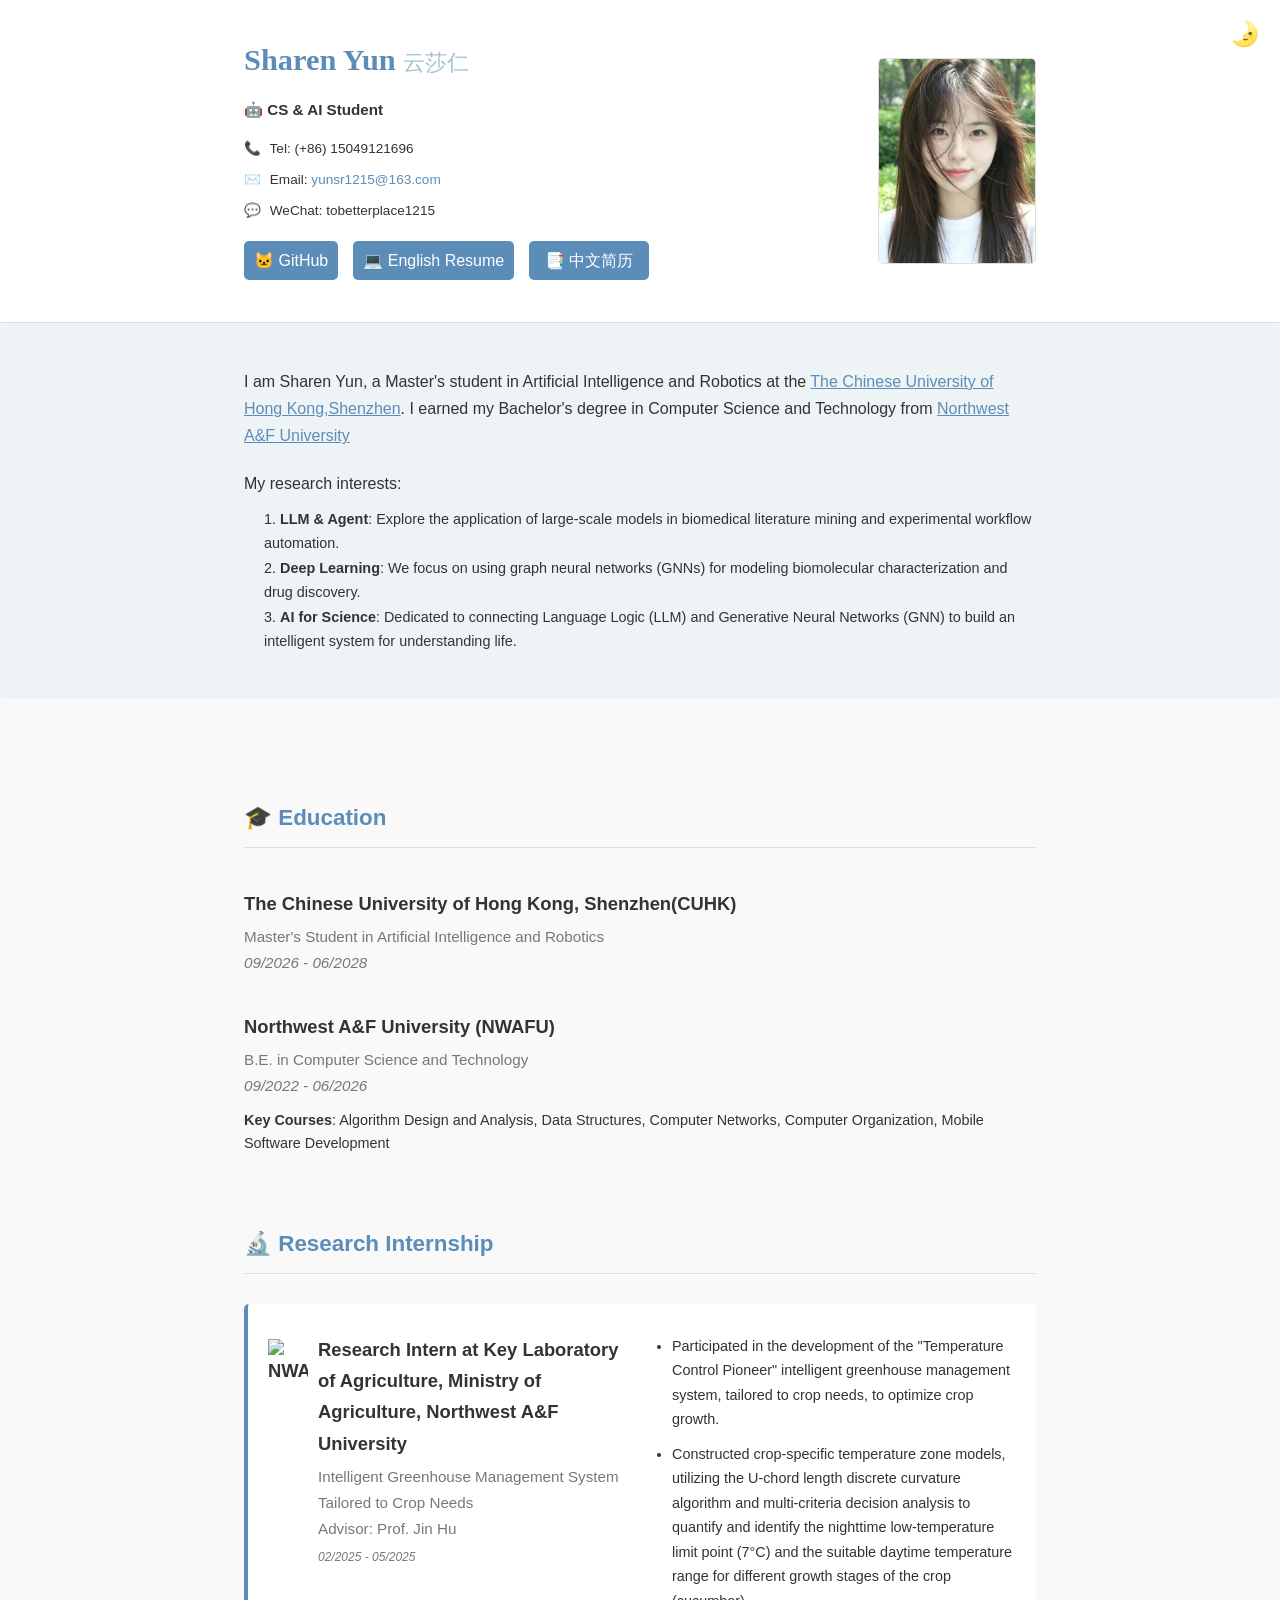
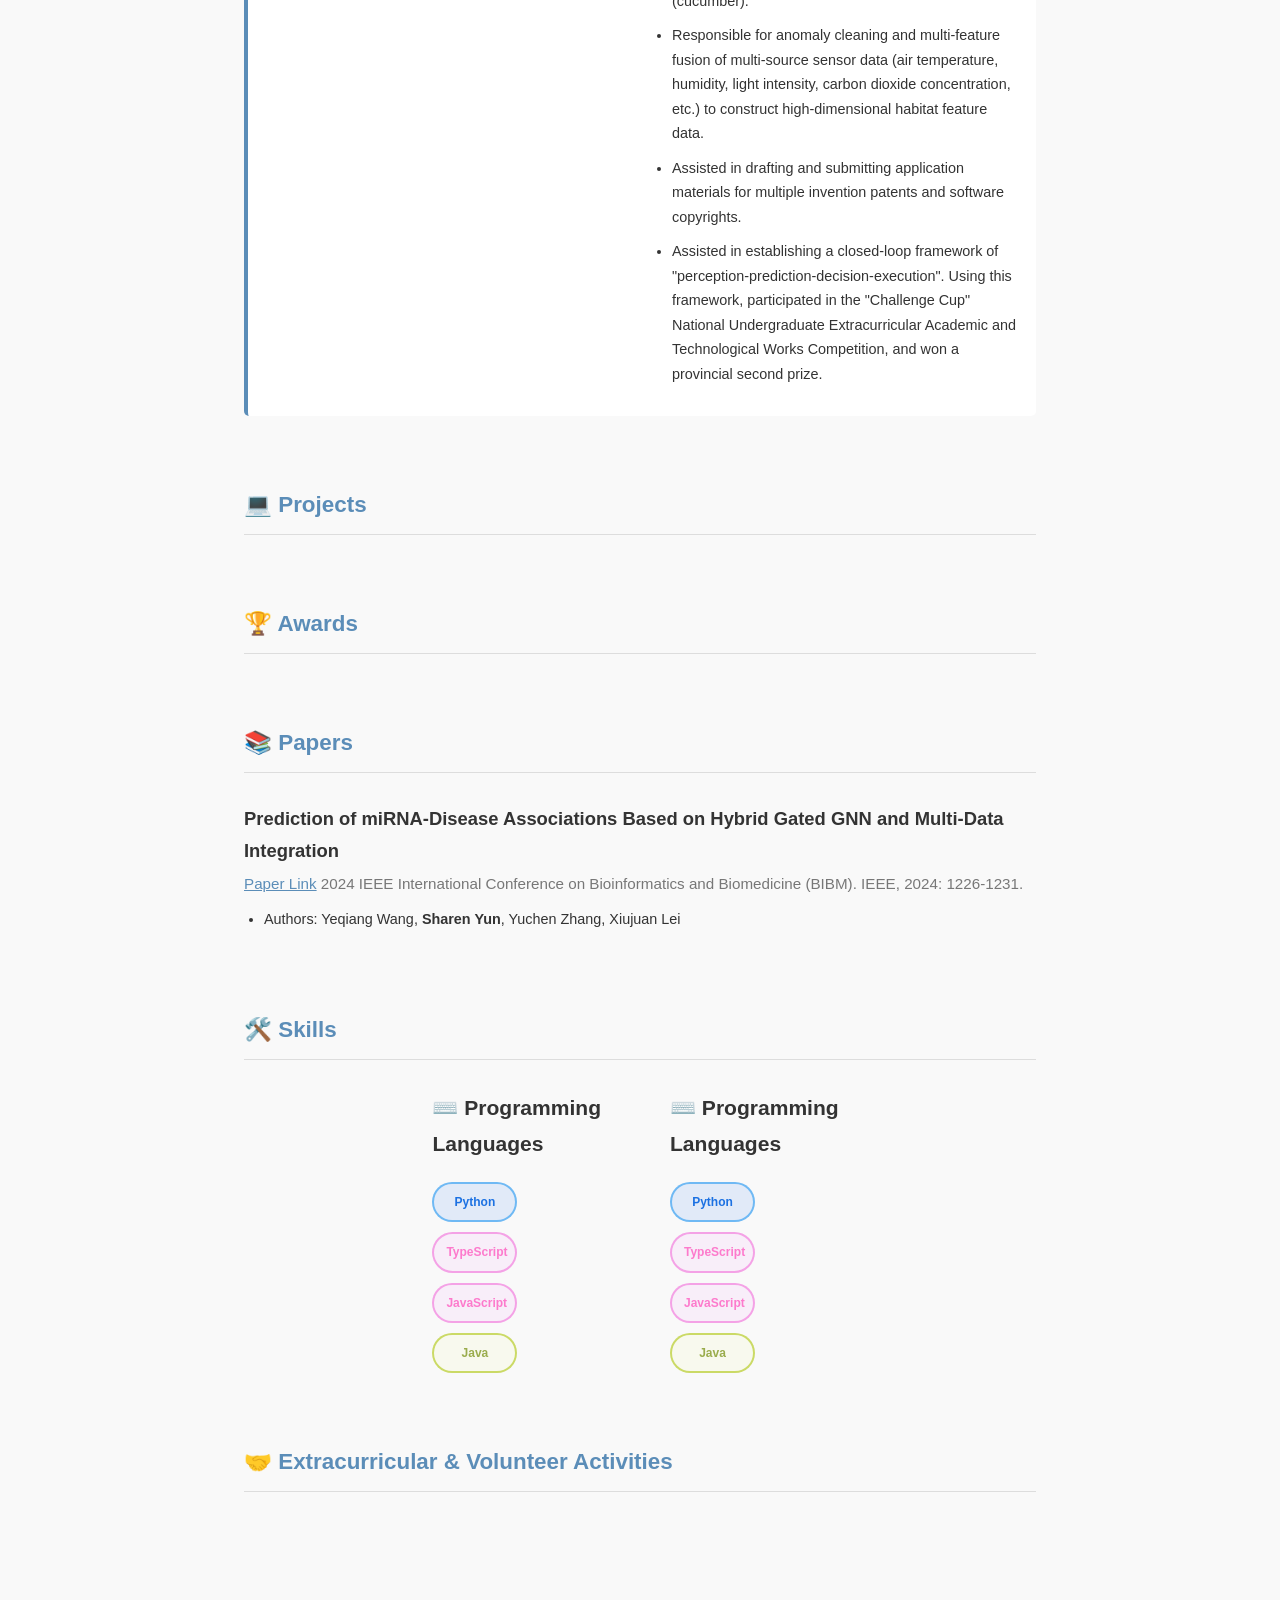
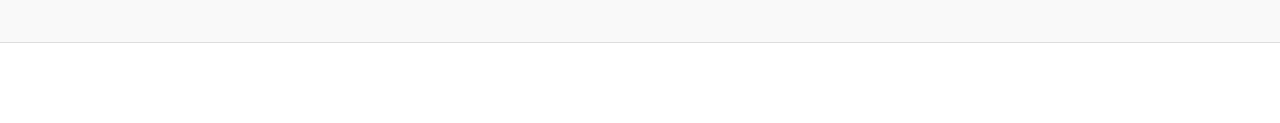
==== commit 7790389b: "Update index.html" ====
--- a/index.html
+++ b/index.html
@@ -29,7 +29,7 @@
                 </div>
             </div>
             <div class="carousel-container">
-                <img src="images/photoAI.jpg" class="carousel-image active" alt="Sharen Yun Photo 1">
+                <img src="./photoAI.jpg" class="carousel-image active" alt="Sharen Yun Photo 1">
                 <img src="images/photoAI.jpg" class="carousel-image" alt="Sharen Yun Photo 3">
                 <img src="images/photoAI.jpg" class="carousel-image" alt="Sharen Yun Photo 2">
                 <!-- <img src="images/photo1.jpg" class="carousel-image" alt="Sharen Yun Photo 4"> -->
